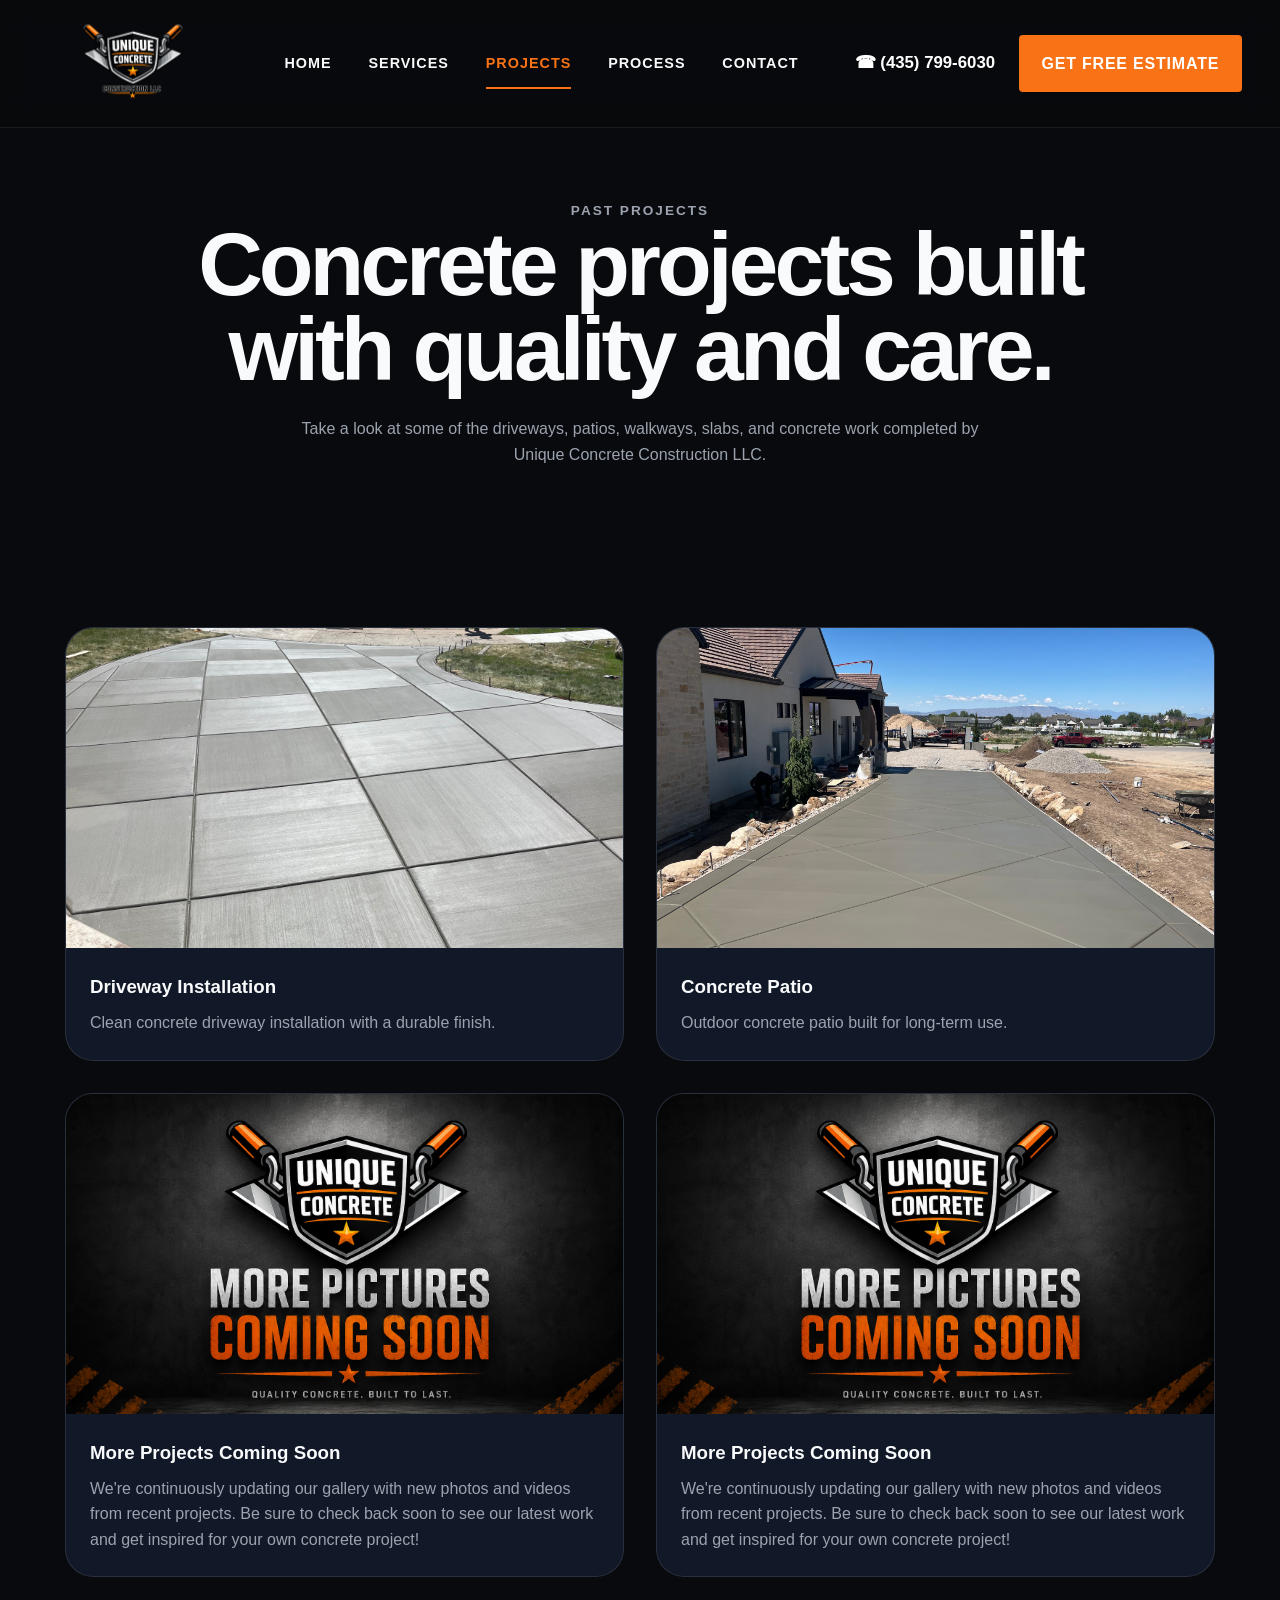
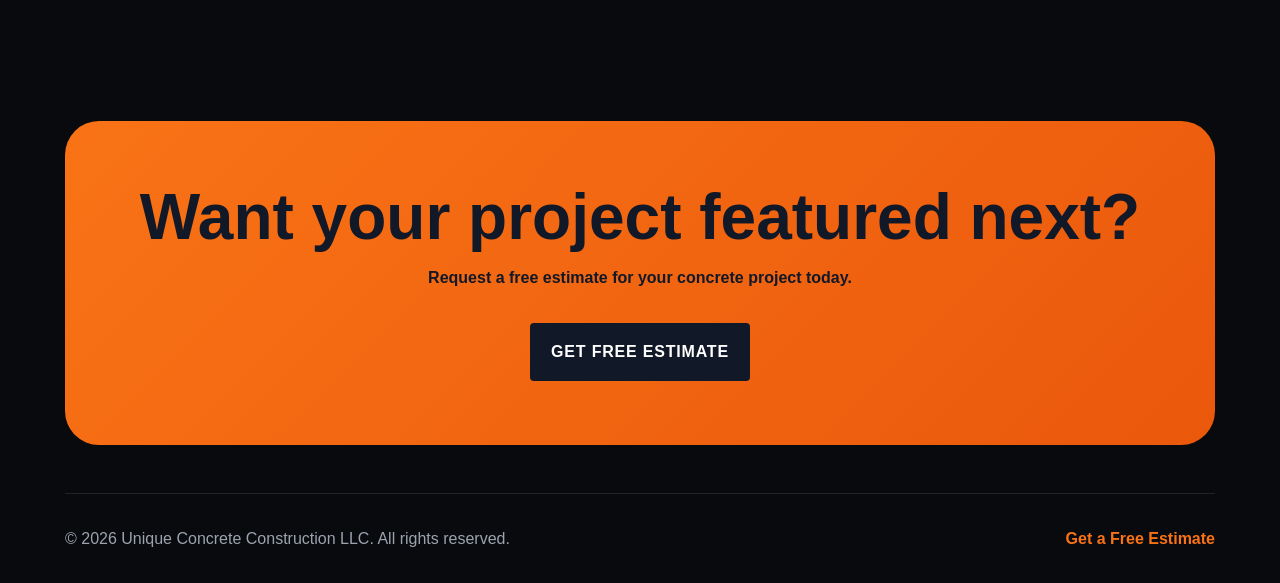
==== projects.html @ d38cfcac "Add files via upload" ====
<!DOCTYPE html>
<html lang="en">
<head>
  <meta charset="UTF-8" />
  <meta name="viewport" content="width=device-width, initial-scale=1.0" />
  <title>Projects | Unique Concrete Construction LLC</title>
  <link rel="stylesheet" href="styles.css" />
</head>
<body>

<header class="site-header">
  <nav class="navbar">
    <a href="index.html" class="logo">
      <img src="logo.png" alt="Unique Concrete Construction LLC logo">
    </a>

    <input type="checkbox" id="menu-toggle" class="menu-toggle">

    <label for="menu-toggle" class="hamburger">
      <span></span>
      <span></span>
      <span></span>
    </label>

    <div class="nav-menu">
      <div class="nav-links">
        <a href="index.html">Home</a>
        <a href="index.html#services">Services</a>
        <a href="projects.html" class="active">Projects</a>
        <a href="index.html#process">Process</a>
        <a href="index.html#contact">Contact</a>
      </div>

      <div class="nav-actions">
        <a href="tel:4357996030" class="phone-link">☎ (435) 799-6030</a>
        <a href="index.html#contact" class="estimate-btn">Get Free Estimate</a>
      </div>
    </div>
  </nav>
</header>

<section class="projects-hero">
  <p class="eyebrow">Past Projects</p>
  <h1>Concrete projects built with quality and care.</h1>
  <p>
    Take a look at some of the driveways, patios, walkways, slabs, and concrete
    work completed by Unique Concrete Construction LLC.
  </p>
</section>

<section class="section">
  <div class="project-page-grid">
    <div class="project-page-card">
      <img src="IMG_0602.jpeg" alt="Concrete driveway project">
      <div>
        <h3>Driveway Installation</h3>
        <p>Clean concrete driveway installation with a durable finish.</p>
      </div>
    </div>

    <div class="project-page-card">
      <img src="IMG_0565.jpeg" alt="Concrete patio project">
      <div>
        <h3>Concrete Patio</h3>
        <p>Outdoor concrete patio built for long-term use.</p>
      </div>
    </div>

    <div class="project-page-card">
      <img src="coming soon.png" alt="Stamped concrete project">
      <div>
        <h3>More Projects Coming Soon</h3>
        <p>We're continuously updating our gallery with new photos and videos from recent projects.

            Be sure to check back soon to see our latest work and get inspired for your own concrete project!
        </p>
      </div>
    </div>

    <div class="project-page-card">
      <img src="coming soon.png" alt="Concrete walkway project">
      <div>
        <h3>More Projects Coming Soon</h3>
        <p>We're continuously updating our gallery with new photos and videos from recent projects.

            Be sure to check back soon to see our latest work and get inspired for your own concrete project!
        </p>
      </div>
    </div>
  </div>
</section>

<section class="cta-band">
  <h2>Want your project featured next?</h2>
  <p>Request a free estimate for your concrete project today.</p>
  <a href="index.html#contact" class="btn primary">Get Free Estimate</a>
</section>

<footer class="footer">
  <p>© 2026 Unique Concrete Construction LLC. All rights reserved.</p>
  <a href="index.html#contact">Get a Free Estimate</a>
</footer>

<a href="tel:4357996030" class="mobile-call-btn">Call Now</a>

</body>
</html>
---- styles.css ----
* {
  margin: 0;
  padding: 0;
  box-sizing: border-box;
}

html {
  scroll-behavior: smooth;
}

body {
  font-family: Arial, sans-serif;
  background: #080a0d;
  color: #f9fafb;
  line-height: 1.6;
}

.site-header {
  position: fixed;
  top: 0;
  left: 0;
  width: 100%;
  z-index: 1000;
  background: rgba(8, 10, 13, 0.92);
  backdrop-filter: blur(14px);
  border-bottom: 1px solid rgba(255,255,255,.08);
}

.navbar {
  width: min(1400px, 94%);
  margin: auto;
  min-height: 112px;

  display: grid;
  grid-template-columns: auto 1fr auto;
  align-items: center;
  gap: 2rem;
}

.logo img {
  width: 190px;
  height: auto;
  display: block;
}

.nav-links {
  display: flex;
  justify-content: center;
  gap: 2.3rem;
}

.nav-links a {
  color: #f9fafb;
  text-decoration: none;
  text-transform: uppercase;
  font-size: .9rem;
  font-weight: 900;
  letter-spacing: 1px;
  position: relative;
}

.nav-links a::after {
  content: "";
  position: absolute;
  left: 0;
  bottom: -14px;
  width: 0;
  height: 2px;
  background: #f97316;
  transition: .3s;
}

.nav-links a:hover::after,
.nav-links a.active::after {
  width: 100%;
}

.nav-links a:hover,
.nav-links a.active {
  color: #f97316;
}

.nav-actions {
  display: flex;
  align-items: center;
  gap: 1.5rem;
}

.phone-link {
  color: white;
  text-decoration: none;
  font-size: 1.05rem;
  font-weight: 900;
  white-space: nowrap;
}

.estimate-btn {
  background: #f97316;
  color: white;
  text-decoration: none;
  text-transform: uppercase;
  padding: 1rem 1.4rem;
  border-radius: 4px;
  font-weight: 900;
  letter-spacing: .8px;
  transition: .3s;
  white-space: nowrap;
}

.estimate-btn:hover {
  background: #fb923c;
  transform: translateY(-3px);
}

.hero {
  min-height: 100vh;
  padding: 15rem 2rem 5rem;
  display: flex;
  align-items: center;

  background:
    linear-gradient(90deg, rgba(0,0,0,.92) 0%, rgba(0,0,0,.75) 38%, rgba(0,0,0,.35) 100%),
    url("https://images.unsplash.com/photo-1600566753190-17f0baa2a6c3?auto=format&fit=crop&w=1800&q=80");
  background-size: cover;
  background-position: center;
}

.hero-content {
  width: min(1150px, 100%);
  margin: auto;
}

.eyebrow {
  color: #f97316;
  text-transform: uppercase;
  letter-spacing: 2px;
  font-size: .85rem;
  font-weight: 900;
  margin-bottom: 1rem;
}

.hero h1 {
  max-width: 760px;
  font-size: clamp(3.5rem, 8vw, 6.8rem);
  line-height: .95;
  letter-spacing: -4px;
  margin-bottom: 1.5rem;
  text-transform: uppercase;
}

.hero p {
  max-width: 620px;
  color: #d1d5db;
  font-size: 1.15rem;
}

.hero-buttons {
  display: flex;
  gap: 1rem;
  flex-wrap: wrap;
  margin: 2rem 0 3rem;
}

.btn {
  display: inline-block;
  text-decoration: none;
  padding: 1rem 1.35rem;
  border-radius: 4px;
  font-weight: 900;
  text-transform: uppercase;
  letter-spacing: .8px;
  transition: .3s;
}

.primary {
  background: #f97316;
  color: white;
}

.secondary {
  border: 1px solid rgba(255,255,255,.35);
  color: white;
}

.btn:hover {
  transform: translateY(-4px);
}

.hero-stats {
  display: flex;
  gap: 1rem;
  flex-wrap: wrap;
}

.hero-stats div {
  min-width: 160px;
  padding: 1.25rem;
  border-left: 2px solid #f97316;
  background: rgba(255,255,255,.06);
  backdrop-filter: blur(12px);
}

.hero-stats strong {
  display: block;
  font-size: 1.7rem;
  color: white;
}

.hero-stats span {
  color: #d1d5db;
  font-size: .9rem;
}

.section {
  width: min(1150px, 92%);
  margin: auto;
  padding: 6rem 0;
}

.section-heading {
  max-width: 760px;
  margin: 0 auto 3.5rem;
  text-align: center;
}

.section-heading h2 {
  font-size: clamp(2.2rem, 5vw, 4rem);
  line-height: 1;
  letter-spacing: -2px;
  margin-bottom: 1rem;
}

.section-heading p {
  color: #9ca3af;
}

.services-grid,
.process-grid {
  display: grid;
  grid-template-columns: repeat(3, 1fr);
  gap: 1.25rem;
}

.service-card,
.process-card {
  padding: 2rem;
  border: 1px solid rgba(255,255,255,.1);
  border-radius: 24px;
  background: linear-gradient(145deg, #111827, #0b0f16);
  transition: .3s;
}

.service-card:hover,
.process-card:hover {
  transform: translateY(-8px);
  border-color: rgba(249, 115, 22, .5);
}

.service-card h3,
.process-card h3 {
  font-size: 1.35rem;
  margin-bottom: .8rem;
}

.service-card p,
.process-card p {
  color: #9ca3af;
}

.project-grid {
  display: grid;
  grid-template-columns: 1.4fr 1fr 1fr;
  gap: 1.25rem;
}

.project-card {
  min-height: 240px;
  border-radius: 24px;
  overflow: hidden;
  position: relative;
  background:
    linear-gradient(rgba(0,0,0,.1), rgba(0,0,0,.75)),
    url("https://images.unsplash.com/photo-1621905251189-08b45d6a269e?auto=format&fit=crop&w=900&q=80");
  background-size: cover;
  background-position: center;
  transition: .3s;
}

.project-card.large {
  grid-row: span 2;
}

.project-card:nth-child(2) {
  background-image:
    linear-gradient(rgba(0,0,0,.1), rgba(0,0,0,.75)),
    url("https://images.unsplash.com/photo-1565008447742-97f6f38c985c?auto=format&fit=crop&w=900&q=80");
}

.project-card:nth-child(3) {
  background-image:
    linear-gradient(rgba(0,0,0,.1), rgba(0,0,0,.75)),
    url("https://images.unsplash.com/photo-1504917595217-d4dc5ebe6122?auto=format&fit=crop&w=900&q=80");
}

.project-card:hover {
  transform: scale(1.02);
}

.project-card span {
  position: absolute;
  left: 1.25rem;
  bottom: 1.25rem;
  font-weight: 900;
  font-size: 1.1rem;
}

.process-section {
  width: min(1150px, 92%);
  margin: auto;
  padding: 6rem 0;
}

.process-card strong {
  color: #f97316;
  font-size: 2rem;
  display: block;
  margin-bottom: 1rem;
}

.cta-band {
  width: min(1150px, 92%);
  margin: 3rem auto;
  padding: 4rem 2rem;
  border-radius: 34px;
  text-align: center;
  background: linear-gradient(135deg, #f97316, #ea580c);
  color: #111827;
}

.cta-band h2 {
  font-size: clamp(2rem, 5vw, 4rem);
  line-height: 1;
  margin-bottom: 1rem;
}

.cta-band p {
  margin-bottom: 2rem;
  font-weight: 700;
}

.cta-band .primary {
  background: #111827;
  color: white;
}

.contact-section {
  width: min(1150px, 92%);
  margin: auto;
  padding: 6rem 0;

  display: grid;
  grid-template-columns: .9fr 1.1fr;
  gap: 2rem;
}

.contact-info h2 {
  font-size: clamp(2.3rem, 5vw, 4rem);
  line-height: 1;
  letter-spacing: -2px;
  margin-bottom: 1rem;
}

.contact-info p {
  color: #9ca3af;
}

.contact-details {
  margin-top: 2rem;
}

.contact-details p {
  margin-bottom: .75rem;
}

.contact-form {
  padding: 2rem;
  border: 1px solid rgba(255,255,255,.1);
  border-radius: 28px;
  background: #111827;

  display: flex;
  flex-direction: column;
  gap: 1rem;
}

.contact-form label {
  display: flex;
  flex-direction: column;
  gap: .5rem;
  font-weight: 800;
}

.contact-form input,
.contact-form select,
.contact-form textarea {
  width: 100%;
  padding: 1rem;
  border: 1px solid rgba(255,255,255,.12);
  border-radius: 14px;
  background: #080a0d;
  color: white;
  font-size: 1rem;
}

.contact-form button {
  border: none;
  padding: 1rem;
  border-radius: 999px;
  background: #f97316;
  color: white;
  font-size: 1rem;
  font-weight: 900;
  cursor: pointer;
}

.footer {
  width: min(1150px, 92%);
  margin: auto;
  padding: 2rem 0;
  border-top: 1px solid rgba(255,255,255,.1);

  display: flex;
  justify-content: space-between;
  gap: 1rem;
}

.footer p {
  color: #9ca3af;
}

.footer a {
  color: #f97316;
  text-decoration: none;
  font-weight: 900;
}

@media (max-width: 1050px) {
  .navbar {
    grid-template-columns: 1fr;
    justify-items: center;
    padding: 1rem 0;
    gap: 1rem;
  }

  .nav-actions {
    flex-wrap: wrap;
    justify-content: center;
  }

  .hero {
    padding-top: 18rem;
  }
}

@media (max-width: 900px) {
  .logo img {
    width: 150px;
  }

  .nav-links {
    flex-wrap: wrap;
    gap: 1rem;
  }

  .nav-actions {
    gap: .8rem;
  }

  .phone-link {
    font-size: .95rem;
  }

  .estimate-btn {
    padding: .85rem 1rem;
    font-size: .8rem;
  }

  .services-grid,
  .process-grid,
  .contact-section {
    grid-template-columns: 1fr;
  }

  .project-grid {
    grid-template-columns: 1fr;
  }

  .project-card.large {
    grid-row: auto;
  }

  .footer {
    flex-direction: column;
    text-align: center;
  }
}
.projects-hero {
  width: min(1150px, 92%);
  margin: auto;
  padding: 11rem 0 4rem;
  text-align: center;
}

.projects-hero h1 {
  max-width: 900px;
  margin: auto;
  font-size: clamp(3rem, 7vw, 6rem);
  line-height: .95;
  letter-spacing: -4px;
}

.projects-hero p {
  max-width: 700px;
  margin: 1.5rem auto 0;
  color: #9ca3af;
}

.project-page-grid {
  display: grid;
  grid-template-columns: repeat(2, 1fr);
  gap: 2rem;
}

.project-page-card {
  border: 1px solid rgba(255,255,255,.1);
  border-radius: 28px;
  overflow: hidden;
  background: #111827;
}

.project-page-card img {
  width: 100%;
  height: 320px;
  object-fit: cover;
  display: block;
}

.project-page-card div {
  padding: 1.5rem;
}

.project-page-card h3 {
  margin-bottom: .5rem;
}

.project-page-card p {
  color: #9ca3af;
}

@media (max-width: 900px) {
  .project-page-grid {
    grid-template-columns: 1fr;
  }

  .logo img {
    height: 44px;
  }
}
.trust-bar {
  width: min(1150px, 92%);
  margin: -2rem auto 3rem;
  position: relative;
  z-index: 5;
  padding: 1.25rem;
  border-radius: 18px;
  background: #111827;
  border: 1px solid rgba(255,255,255,.1);

  display: grid;
  grid-template-columns: repeat(4, 1fr);
  gap: 1rem;
  text-align: center;
}

.trust-bar span {
  color: white;
  font-weight: 900;
}

.project-page-grid {
  display: grid;
  grid-template-columns: repeat(2, 1fr);
  gap: 2rem;
}

.project-page-card {
  border: 1px solid rgba(255,255,255,.1);
  border-radius: 28px;
  overflow: hidden;
  background: #111827;
}

.project-page-card img {
  width: 100%;
  height: 320px;
  object-fit: cover;
  display: block;
}

.project-page-card div {
  padding: 1.5rem;
}

.project-page-card h3 {
  margin-bottom: .5rem;
}

.project-page-card p {
  color: #9ca3af;
}

.mobile-call-btn {
  display: none;
}

@media (max-width: 900px) {
  .trust-bar {
    grid-template-columns: 1fr;
  }

  .project-page-grid {
    grid-template-columns: 1fr;
  }

  .mobile-call-btn {
    display: block;
    position: fixed;
    right: 1rem;
    bottom: 1rem;
    z-index: 2000;
    background: #f97316;
    color: white;
    padding: 1rem 1.2rem;
    border-radius: 999px;
    text-decoration: none;
    font-weight: 900;
    box-shadow: 0 15px 35px rgba(0,0,0,.35);
  }
}
.menu-toggle {
  display: none;
}

.hamburger {
  display: none;
  width: 34px;
  height: 26px;
  cursor: pointer;
  flex-direction: column;
  justify-content: space-between;
  z-index: 3000;
}

.hamburger span {
  display: block;
  height: 3px;
  width: 100%;
  background: white;
  border-radius: 999px;
}

.nav-menu {
  display: contents;
}

.center-btn {
  text-align: center;
  margin-top: 2rem;
}

@media (max-width: 1050px) {
  .navbar {
    grid-template-columns: auto auto;
    justify-content: space-between;
    min-height: 90px;
  }

  .hamburger {
    display: flex;
  }

  .nav-menu {
    position: absolute;
    top: 100%;
    left: 0;
    width: 100%;
    background: #080a0d;
    border-top: 1px solid rgba(255,255,255,.1);
    padding: 2rem;
    display: none;
  }

  .menu-toggle:checked ~ .nav-menu {
    display: block;
  }

  .nav-links,
  .nav-actions {
    flex-direction: column;
    align-items: center;
    gap: 1.25rem;
  }

  .nav-links {
    margin-bottom: 1.5rem;
  }

  .nav-links a::after {
    bottom: -6px;
  }

  .hero {
    padding-top: 9rem;
  }
}
#menu-toggle{

display:none;

}

.hamburger{

display:none;

cursor:pointer;

width:35px;

height:26px;

flex-direction:column;

justify-content:space-between;

z-index:9999;

}

.hamburger span{

display:block;

height:3px;

background:white;

border-radius:50px;

transition:.35s;

}

.menu{

display:flex;

align-items:center;

gap:2rem;

}

.menu a{

text-decoration:none;

color:white;

font-weight:700;

}

@media(max-width:900px){

.hamburger{

display:flex;

}

.menu{

position:fixed;

top:0;

right:-100%;

width:85%;

height:100vh;

background:#0b0b0b;

display:flex;

flex-direction:column;

justify-content:center;

align-items:center;

gap:2rem;

transition:.4s;

box-shadow:-15px 0 50px rgba(0,0,0,.4);

}

#menu-toggle:checked~.menu{

right:0;

}

.menu a{

font-size:1.2rem;

}

.phone-btn{

margin-top:1rem;

}

.nav-links{

display:none;

}

.nav-actions{

display:none;

}

}
/* PREMIUM MOBILE MENU */
.menu-toggle {
  display: none;
}

.hamburger {
  display: none;
  width: 34px;
  height: 26px;
  cursor: pointer;
  flex-direction: column;
  justify-content: space-between;
  z-index: 5000;
}

.hamburger span {
  display: block;
  height: 3px;
  width: 100%;
  background: white;
  border-radius: 999px;
  transition: 0.35s ease;
}

.nav-menu {
  display: contents;
}

@media (max-width: 1050px) {
  .navbar {
    grid-template-columns: auto auto;
    justify-content: space-between;
    min-height: 90px;
  }

  .hamburger {
    display: flex;
  }

  .nav-menu {
    position: fixed;
    top: 0;
    right: -100%;
    width: min(420px, 86vw);
    height: 100vh;
    z-index: 4000;

    display: flex;
    flex-direction: column;
    justify-content: center;
    align-items: center;
    gap: 2rem;

    background: rgba(8, 10, 13, 0.88);
    backdrop-filter: blur(22px);
    border-left: 1px solid rgba(255,255,255,.12);
    box-shadow: -30px 0 80px rgba(0,0,0,.45);

    transition: right 0.45s ease;
  }

  .menu-toggle:checked ~ .nav-menu {
    right: 0;
  }

  .menu-toggle:checked + .hamburger span:nth-child(1) {
    transform: translateY(11.5px) rotate(45deg);
  }

  .menu-toggle:checked + .hamburger span:nth-child(2) {
    opacity: 0;
  }

  .menu-toggle:checked + .hamburger span:nth-child(3) {
    transform: translateY(-11.5px) rotate(-45deg);
  }

  .nav-menu .nav-links,
  .nav-menu .nav-actions {
    display: flex;
    flex-direction: column;
    align-items: center;
  }

  .nav-menu .nav-links {
    gap: 1.5rem;
  }

  .nav-menu .nav-links a {
    font-size: 1.35rem;
    letter-spacing: 2px;
  }

  .nav-menu .nav-links a::after {
    bottom: -7px;
  }

  .nav-menu .nav-actions {
    gap: 1rem;
  }

  .phone-link {
    font-size: 1.05rem;
  }

  .estimate-btn {
    padding: 1rem 1.25rem;
  }

  .hero {
    padding-top: 9rem;
  }
}
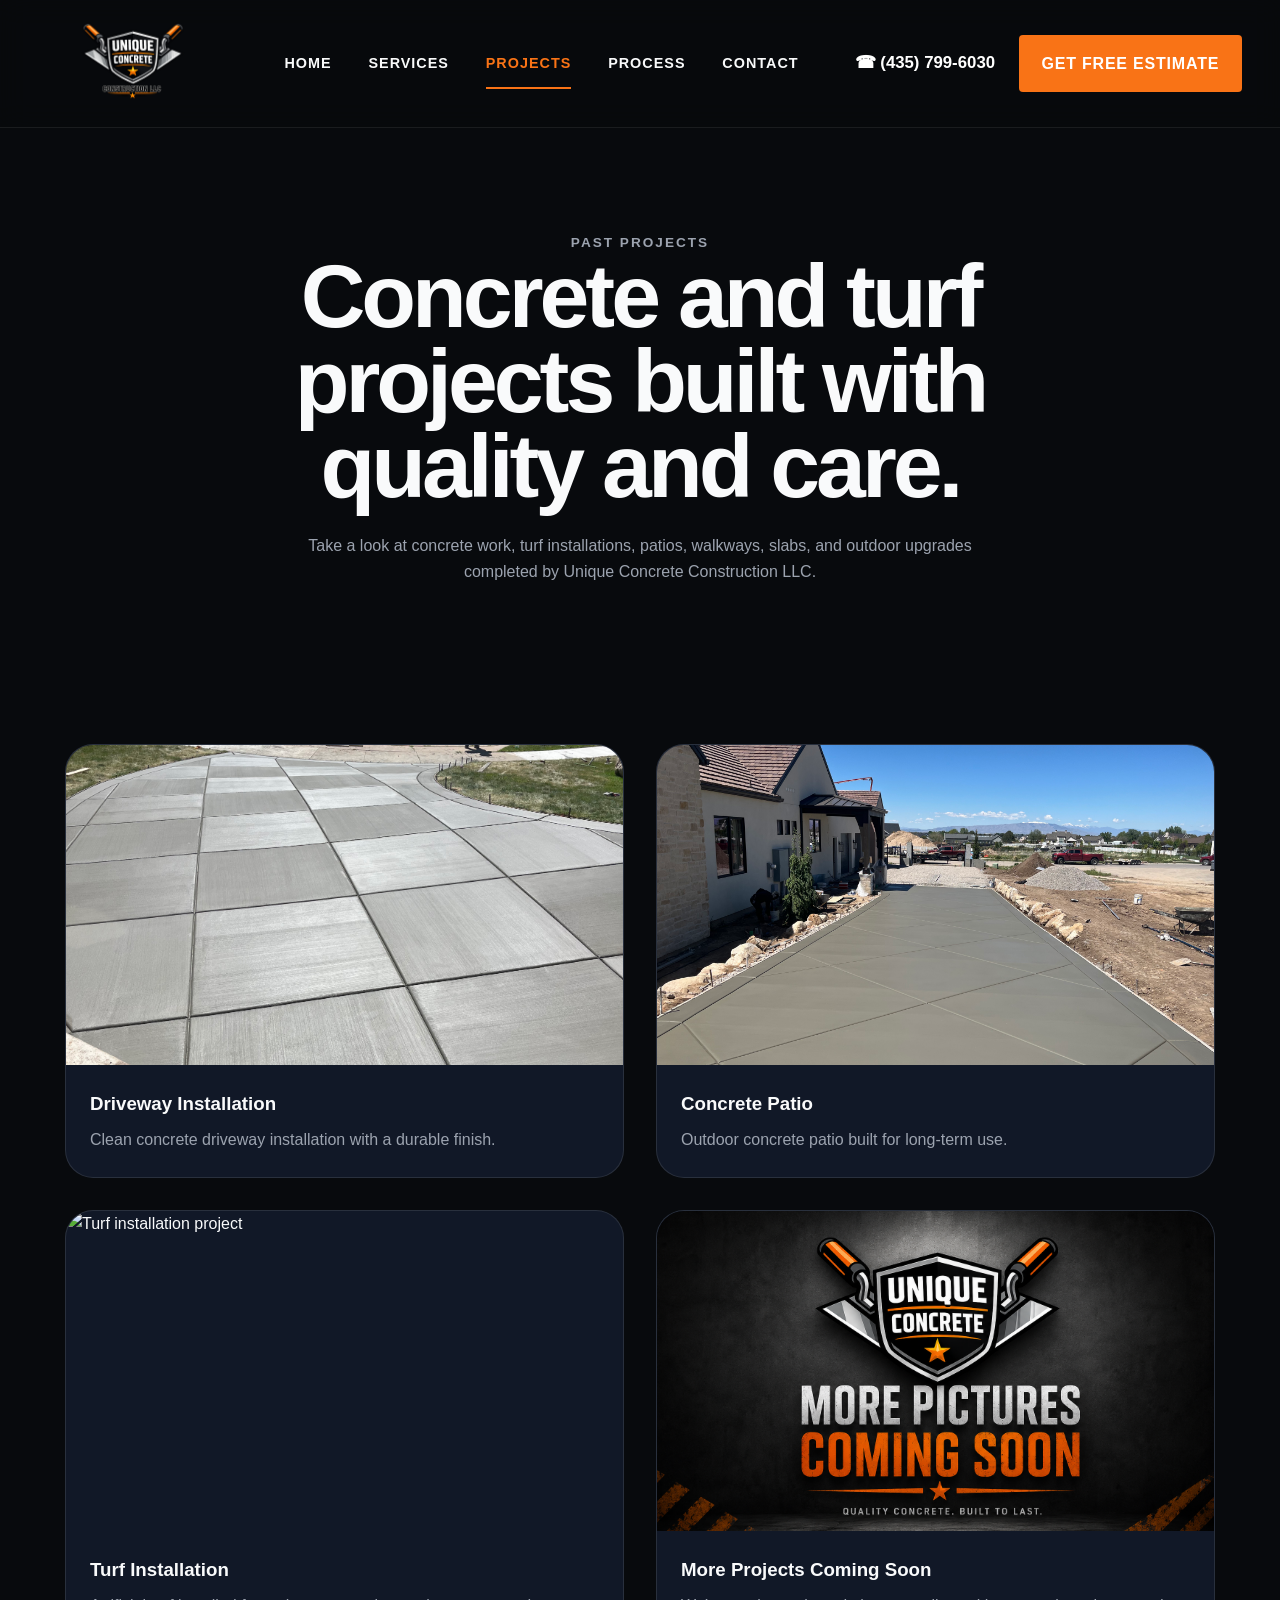
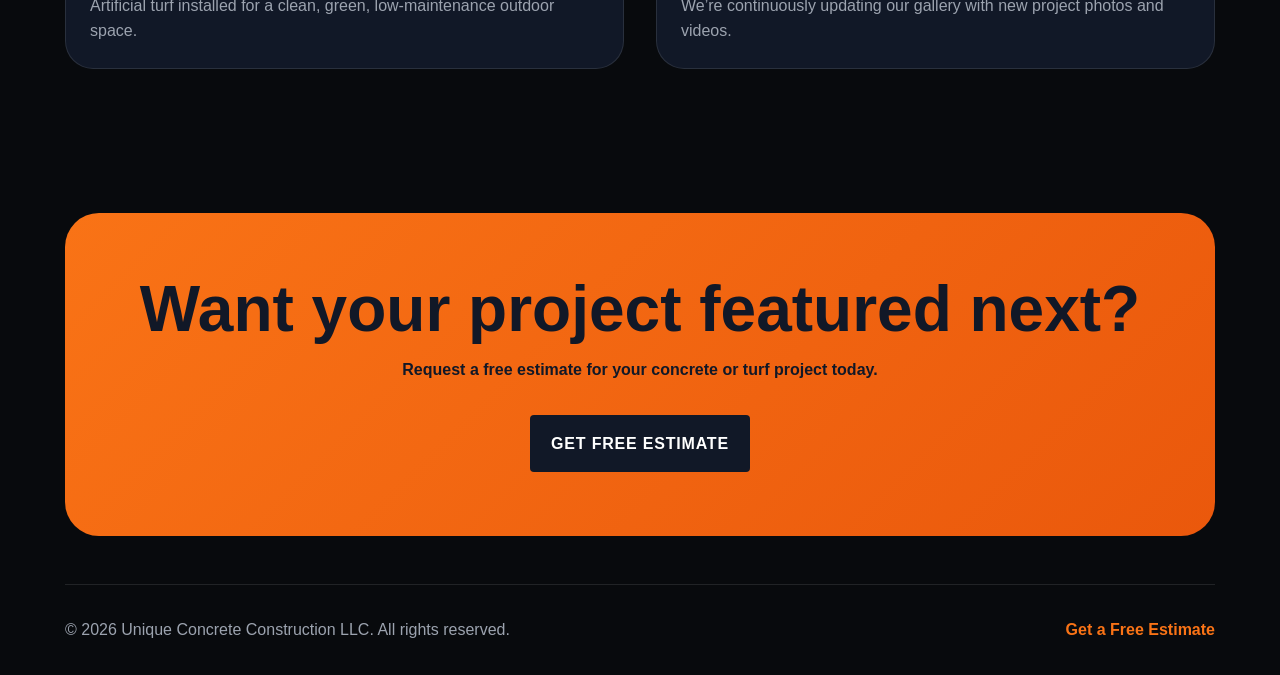
==== commit 68c55fc9: "Add files via upload" ====
--- a/projects.html
+++ b/projects.html
@@ -4,6 +4,7 @@
   <meta charset="UTF-8" />
   <meta name="viewport" content="width=device-width, initial-scale=1.0" />
   <title>Projects | Unique Concrete Construction LLC</title>
+  <link rel="icon" type="image/png" href="favicon.png">
   <link rel="stylesheet" href="styles.css" />
 </head>
 <body>
@@ -41,10 +42,10 @@
 
 <section class="projects-hero">
   <p class="eyebrow">Past Projects</p>
-  <h1>Concrete projects built with quality and care.</h1>
+  <h1>Concrete and turf projects built with quality and care.</h1>
   <p>
-    Take a look at some of the driveways, patios, walkways, slabs, and concrete
-    work completed by Unique Concrete Construction LLC.
+    Take a look at concrete work, turf installations, patios, walkways, slabs,
+    and outdoor upgrades completed by Unique Concrete Construction LLC.
   </p>
 </section>
 
@@ -67,24 +68,18 @@
     </div>
 
     <div class="project-page-card">
-      <img src="coming soon.png" alt="Stamped concrete project">
+      <img src="IMG_0695.jpeg" alt="Turf installation project">
       <div>
-        <h3>More Projects Coming Soon</h3>
-        <p>We're continuously updating our gallery with new photos and videos from recent projects.
-
-            Be sure to check back soon to see our latest work and get inspired for your own concrete project!
-        </p>
+        <h3>Turf Installation</h3>
+        <p>Artificial turf installed for a clean, green, low-maintenance outdoor space.</p>
       </div>
     </div>
 
     <div class="project-page-card">
-      <img src="coming soon.png" alt="Concrete walkway project">
+      <img src="coming soon.png" alt="More projects coming soon">
       <div>
         <h3>More Projects Coming Soon</h3>
-        <p>We're continuously updating our gallery with new photos and videos from recent projects.
-
-            Be sure to check back soon to see our latest work and get inspired for your own concrete project!
-        </p>
+        <p>We’re continuously updating our gallery with new project photos and videos.</p>
       </div>
     </div>
   </div>
@@ -92,7 +87,7 @@
 
 <section class="cta-band">
   <h2>Want your project featured next?</h2>
-  <p>Request a free estimate for your concrete project today.</p>
+  <p>Request a free estimate for your concrete or turf project today.</p>
   <a href="index.html#contact" class="btn primary">Get Free Estimate</a>
 </section>
 
--- a/styles.css
+++ b/styles.css
@@ -962,4 +962,631 @@
   .hero {
     padding-top: 9rem;
   }
+}
+* {
+  margin: 0;
+  padding: 0;
+  box-sizing: border-box;
+}
+
+html {
+  scroll-behavior: smooth;
+}
+
+body {
+  font-family: Arial, sans-serif;
+  background: #080a0d;
+  color: #f9fafb;
+  line-height: 1.6;
+}
+
+.site-header {
+  position: fixed;
+  top: 0;
+  left: 0;
+  width: 100%;
+  z-index: 1000;
+  background: rgba(8, 10, 13, 0.92);
+  backdrop-filter: blur(14px);
+  border-bottom: 1px solid rgba(255,255,255,.08);
+}
+
+.navbar {
+  width: min(1400px, 94%);
+  margin: auto;
+  min-height: 112px;
+  display: grid;
+  grid-template-columns: auto 1fr auto;
+  align-items: center;
+  gap: 2rem;
+}
+
+.logo img {
+  width: 190px;
+  height: auto;
+  display: block;
+}
+
+.nav-menu {
+  display: contents;
+}
+
+.nav-links {
+  display: flex;
+  justify-content: center;
+  gap: 2.3rem;
+}
+
+.nav-links a {
+  color: #f9fafb;
+  text-decoration: none;
+  text-transform: uppercase;
+  font-size: .9rem;
+  font-weight: 900;
+  letter-spacing: 1px;
+  position: relative;
+}
+
+.nav-links a::after {
+  content: "";
+  position: absolute;
+  left: 0;
+  bottom: -14px;
+  width: 0;
+  height: 2px;
+  background: #f97316;
+  transition: .3s;
+}
+
+.nav-links a:hover,
+.nav-links a.active {
+  color: #f97316;
+}
+
+.nav-links a:hover::after,
+.nav-links a.active::after {
+  width: 100%;
+}
+
+.nav-actions {
+  display: flex;
+  align-items: center;
+  gap: 1.5rem;
+}
+
+.phone-link {
+  color: white;
+  text-decoration: none;
+  font-size: 1.05rem;
+  font-weight: 900;
+  white-space: nowrap;
+}
+
+.estimate-btn {
+  background: #f97316;
+  color: white;
+  text-decoration: none;
+  text-transform: uppercase;
+  padding: 1rem 1.4rem;
+  border-radius: 4px;
+  font-weight: 900;
+  letter-spacing: .8px;
+  transition: .3s;
+  white-space: nowrap;
+}
+
+.estimate-btn:hover {
+  background: #fb923c;
+  transform: translateY(-3px);
+}
+
+.menu-toggle {
+  display: none;
+}
+
+.hamburger {
+  display: none;
+  width: 34px;
+  height: 26px;
+  cursor: pointer;
+  flex-direction: column;
+  justify-content: space-between;
+  z-index: 5000;
+}
+
+.hamburger span {
+  display: block;
+  height: 3px;
+  width: 100%;
+  background: white;
+  border-radius: 999px;
+  transition: .35s ease;
+}
+
+.hero {
+  min-height: 100vh;
+  padding: 15rem 2rem 5rem;
+  display: flex;
+  align-items: center;
+  background:
+    linear-gradient(90deg, rgba(0,0,0,.92) 0%, rgba(0,0,0,.75) 38%, rgba(0,0,0,.35) 100%),
+    url("IMG_0602.jpeg");
+  background-size: cover;
+  background-position: center;
+}
+
+.hero-content {
+  width: min(1150px, 100%);
+  margin: auto;
+}
+
+.eyebrow {
+  color: #f97316;
+  text-transform: uppercase;
+  letter-spacing: 2px;
+  font-size: .85rem;
+  font-weight: 900;
+  margin-bottom: 1rem;
+}
+
+.hero h1 {
+  max-width: 760px;
+  font-size: clamp(3.5rem, 8vw, 6.8rem);
+  line-height: .95;
+  letter-spacing: -4px;
+  margin-bottom: 1.5rem;
+  text-transform: uppercase;
+}
+
+.hero p {
+  max-width: 620px;
+  color: #d1d5db;
+  font-size: 1.15rem;
+}
+
+.hero-buttons {
+  display: flex;
+  gap: 1rem;
+  flex-wrap: wrap;
+  margin: 2rem 0 3rem;
+}
+
+.btn {
+  display: inline-block;
+  text-decoration: none;
+  padding: 1rem 1.35rem;
+  border-radius: 4px;
+  font-weight: 900;
+  text-transform: uppercase;
+  letter-spacing: .8px;
+  transition: .3s;
+}
+
+.primary {
+  background: #f97316;
+  color: white;
+}
+
+.secondary {
+  border: 1px solid rgba(255,255,255,.35);
+  color: white;
+}
+
+.btn:hover {
+  transform: translateY(-4px);
+}
+
+.hero-stats {
+  display: flex;
+  gap: 1rem;
+  flex-wrap: wrap;
+}
+
+.hero-stats div {
+  min-width: 160px;
+  padding: 1.25rem;
+  border-left: 2px solid #f97316;
+  background: rgba(255,255,255,.06);
+  backdrop-filter: blur(12px);
+}
+
+.hero-stats strong {
+  display: block;
+  font-size: 1.7rem;
+  color: white;
+}
+
+.hero-stats span {
+  color: #d1d5db;
+  font-size: .9rem;
+}
+
+.trust-bar {
+  width: min(1150px, 92%);
+  margin: -2rem auto 3rem;
+  position: relative;
+  z-index: 5;
+  padding: 1.25rem;
+  border-radius: 18px;
+  background: #111827;
+  border: 1px solid rgba(255,255,255,.1);
+  display: grid;
+  grid-template-columns: repeat(4, 1fr);
+  gap: 1rem;
+  text-align: center;
+}
+
+.trust-bar span {
+  color: white;
+  font-weight: 900;
+}
+
+.section,
+.process-section {
+  width: min(1150px, 92%);
+  margin: auto;
+  padding: 6rem 0;
+}
+
+.section-heading {
+  max-width: 760px;
+  margin: 0 auto 3.5rem;
+  text-align: center;
+}
+
+.section-heading h2 {
+  font-size: clamp(2.2rem, 5vw, 4rem);
+  line-height: 1;
+  letter-spacing: -2px;
+  margin-bottom: 1rem;
+}
+
+.section-heading p {
+  color: #9ca3af;
+}
+
+.services-grid,
+.process-grid {
+  display: grid;
+  grid-template-columns: repeat(3, 1fr);
+  gap: 1.25rem;
+}
+
+.service-card,
+.process-card {
+  padding: 2rem;
+  border: 1px solid rgba(255,255,255,.1);
+  border-radius: 24px;
+  background: linear-gradient(145deg, #111827, #0b0f16);
+  transition: .3s;
+}
+
+.service-card:hover,
+.process-card:hover {
+  transform: translateY(-8px);
+  border-color: rgba(249, 115, 22, .5);
+}
+
+.turf-card {
+  border-color: rgba(34,197,94,.35);
+}
+
+.service-card h3,
+.process-card h3 {
+  font-size: 1.35rem;
+  margin-bottom: .8rem;
+}
+
+.service-card p,
+.process-card p {
+  color: #9ca3af;
+}
+
+.project-page-grid {
+  display: grid;
+  grid-template-columns: repeat(2, 1fr);
+  gap: 2rem;
+}
+
+.project-page-card {
+  border: 1px solid rgba(255,255,255,.1);
+  border-radius: 28px;
+  overflow: hidden;
+  background: #111827;
+  transition: .3s;
+}
+
+.project-page-card:hover {
+  transform: translateY(-8px);
+  border-color: rgba(249, 115, 22, .45);
+}
+
+.project-page-card img {
+  width: 100%;
+  height: 320px;
+  object-fit: cover;
+  display: block;
+}
+
+.project-page-card div {
+  padding: 1.5rem;
+}
+
+.project-page-card h3 {
+  margin-bottom: .5rem;
+}
+
+.project-page-card p {
+  color: #9ca3af;
+}
+
+.center-btn {
+  text-align: center;
+  margin-top: 2rem;
+}
+
+.process-card strong {
+  color: #f97316;
+  font-size: 2rem;
+  display: block;
+  margin-bottom: 1rem;
+}
+
+.cta-band {
+  width: min(1150px, 92%);
+  margin: 3rem auto;
+  padding: 4rem 2rem;
+  border-radius: 34px;
+  text-align: center;
+  background: linear-gradient(135deg, #f97316, #ea580c);
+  color: #111827;
+}
+
+.cta-band h2 {
+  font-size: clamp(2rem, 5vw, 4rem);
+  line-height: 1;
+  margin-bottom: 1rem;
+}
+
+.cta-band p {
+  margin-bottom: 2rem;
+  font-weight: 700;
+}
+
+.cta-band .primary {
+  background: #111827;
+  color: white;
+}
+
+.contact-section {
+  width: min(1150px, 92%);
+  margin: auto;
+  padding: 6rem 0;
+  display: grid;
+  grid-template-columns: .9fr 1.1fr;
+  gap: 2rem;
+}
+
+.contact-info h2 {
+  font-size: clamp(2.3rem, 5vw, 4rem);
+  line-height: 1;
+  letter-spacing: -2px;
+  margin-bottom: 1rem;
+}
+
+.contact-info p {
+  color: #9ca3af;
+}
+
+.contact-details {
+  margin-top: 2rem;
+}
+
+.contact-details p {
+  margin-bottom: .75rem;
+}
+
+.contact-form {
+  padding: 2rem;
+  border: 1px solid rgba(255,255,255,.1);
+  border-radius: 28px;
+  background: #111827;
+  display: flex;
+  flex-direction: column;
+  gap: 1rem;
+}
+
+.contact-form label {
+  display: flex;
+  flex-direction: column;
+  gap: .5rem;
+  font-weight: 800;
+}
+
+.contact-form input,
+.contact-form select,
+.contact-form textarea {
+  width: 100%;
+  padding: 1rem;
+  border: 1px solid rgba(255,255,255,.12);
+  border-radius: 14px;
+  background: #080a0d;
+  color: white;
+  font-size: 1rem;
+}
+
+.contact-form button {
+  border: none;
+  padding: 1rem;
+  border-radius: 999px;
+  background: #f97316;
+  color: white;
+  font-size: 1rem;
+  font-weight: 900;
+  cursor: pointer;
+}
+
+.projects-hero {
+  width: min(1150px, 92%);
+  margin: auto;
+  padding: 13rem 0 4rem;
+  text-align: center;
+}
+
+.projects-hero h1 {
+  max-width: 900px;
+  margin: auto;
+  font-size: clamp(3rem, 7vw, 6rem);
+  line-height: .95;
+  letter-spacing: -4px;
+}
+
+.projects-hero p {
+  max-width: 700px;
+  margin: 1.5rem auto 0;
+  color: #9ca3af;
+}
+
+.footer {
+  width: min(1150px, 92%);
+  margin: auto;
+  padding: 2rem 0;
+  border-top: 1px solid rgba(255,255,255,.1);
+  display: flex;
+  justify-content: space-between;
+  gap: 1rem;
+}
+
+.footer p {
+  color: #9ca3af;
+}
+
+.footer a {
+  color: #f97316;
+  text-decoration: none;
+  font-weight: 900;
+}
+
+.mobile-call-btn {
+  display: none;
+}
+
+@media (max-width: 1050px) {
+  .navbar {
+    grid-template-columns: auto auto;
+    justify-content: space-between;
+    min-height: 90px;
+  }
+
+  .hamburger {
+    display: flex;
+  }
+
+  .nav-menu {
+    position: fixed;
+    top: 0;
+    right: -100%;
+    width: min(420px, 86vw);
+    height: 100vh;
+    z-index: 4000;
+    display: flex;
+    flex-direction: column;
+    justify-content: center;
+    align-items: center;
+    gap: 2rem;
+    background: rgba(8, 10, 13, 0.9);
+    backdrop-filter: blur(22px);
+    border-left: 1px solid rgba(255,255,255,.12);
+    box-shadow: -30px 0 80px rgba(0,0,0,.45);
+    transition: right .45s ease;
+  }
+
+  .menu-toggle:checked ~ .nav-menu {
+    right: 0;
+  }
+
+  .menu-toggle:checked + .hamburger span:nth-child(1) {
+    transform: translateY(11.5px) rotate(45deg);
+  }
+
+  .menu-toggle:checked + .hamburger span:nth-child(2) {
+    opacity: 0;
+  }
+
+  .menu-toggle:checked + .hamburger span:nth-child(3) {
+    transform: translateY(-11.5px) rotate(-45deg);
+  }
+
+  .nav-menu .nav-links,
+  .nav-menu .nav-actions {
+    display: flex;
+    flex-direction: column;
+    align-items: center;
+  }
+
+  .nav-menu .nav-links {
+    gap: 1.5rem;
+  }
+
+  .nav-menu .nav-links a {
+    font-size: 1.35rem;
+    letter-spacing: 2px;
+  }
+
+  .nav-menu .nav-links a::after {
+    bottom: -7px;
+  }
+
+  .nav-menu .nav-actions {
+    gap: 1rem;
+  }
+
+  .hero {
+    padding-top: 9rem;
+  }
+
+  .services-grid,
+  .process-grid,
+  .contact-section,
+  .project-page-grid {
+    grid-template-columns: 1fr;
+  }
+
+  .trust-bar {
+    grid-template-columns: 1fr;
+  }
+
+  .footer {
+    flex-direction: column;
+    text-align: center;
+  }
+
+  .mobile-call-btn {
+    display: block;
+    position: fixed;
+    right: 1rem;
+    bottom: 1rem;
+    z-index: 2000;
+    background: #f97316;
+    color: white;
+    padding: 1rem 1.2rem;
+    border-radius: 999px;
+    text-decoration: none;
+    font-weight: 900;
+    box-shadow: 0 15px 35px rgba(0,0,0,.35);
+  }
+}
+
+@media (max-width: 600px) {
+  .logo img {
+    width: 135px;
+  }
+
+  .hero h1 {
+    letter-spacing: -2px;
+  }
+
+  .project-page-card img {
+    height: 240px;
+  }
 }
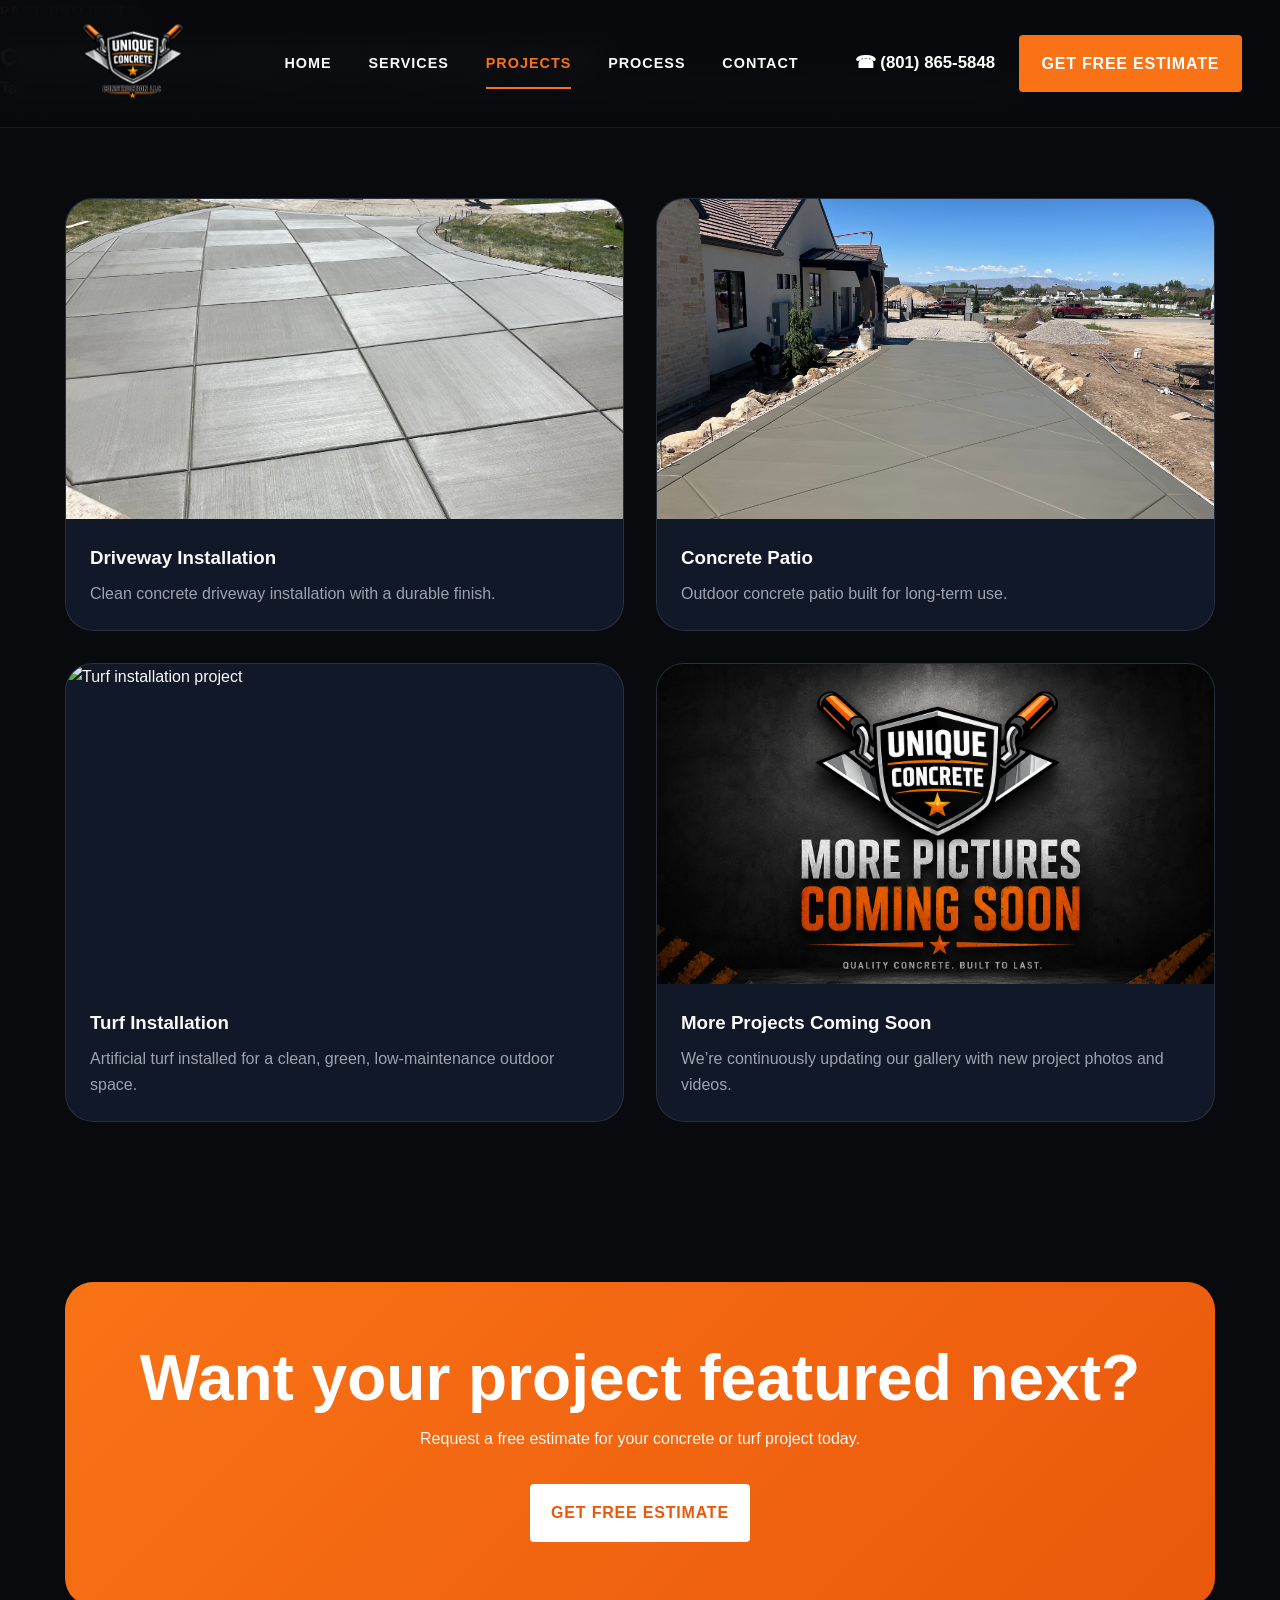
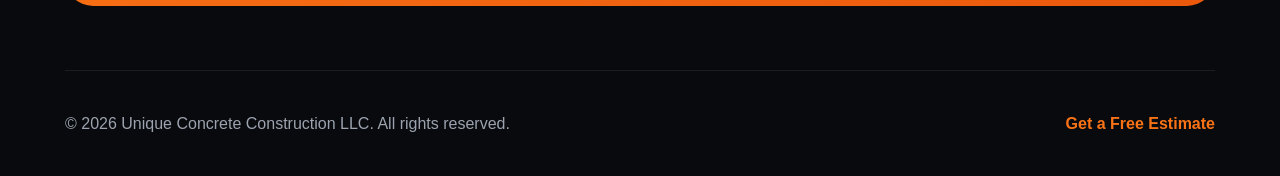
==== commit 81ba58bc: "Add files via upload" ====
--- a/projects.html
+++ b/projects.html
@@ -3,42 +3,56 @@
 <head>
   <meta charset="UTF-8" />
   <meta name="viewport" content="width=device-width, initial-scale=1.0" />
+
   <title>Projects | Unique Concrete Construction LLC</title>
-  <link rel="icon" type="image/png" href="favicon.png">
+  <meta name="description" content="View concrete and turf installation projects completed by Unique Concrete Construction LLC." />
+
+  <link rel="icon" type="image/png" href="favicon.png" />
   <link rel="stylesheet" href="styles.css" />
 </head>
 <body>
 
 <header class="site-header">
   <nav class="navbar">
-    <a href="index.html" class="logo">
-      <img src="logo.png" alt="Unique Concrete Construction LLC logo">
+    <a href="index.html" class="logo" aria-label="Go to homepage">
+      <img src="logo.png" alt="Unique Concrete Construction LLC logo" />
     </a>
 
-    <input type="checkbox" id="menu-toggle" class="menu-toggle">
-
-    <label for="menu-toggle" class="hamburger">
+    <button class="menu-btn" id="menuBtn" aria-label="Open menu">
       <span></span>
       <span></span>
       <span></span>
-    </label>
+    </button>
 
-    <div class="nav-menu">
-      <div class="nav-links">
-        <a href="index.html">Home</a>
-        <a href="index.html#services">Services</a>
-        <a href="projects.html" class="active">Projects</a>
-        <a href="index.html#process">Process</a>
-        <a href="index.html#contact">Contact</a>
-      </div>
+    <div class="desktop-nav">
+      <a href="index.html">Home</a>
+      <a href="index.html#services">Services</a>
+      <a href="projects.html" class="active">Projects</a>
+      <a href="index.html#process">Process</a>
+      <a href="index.html#contact">Contact</a>
+    </div>
 
-      <div class="nav-actions">
-        <a href="tel:4357996030" class="phone-link">☎ (435) 799-6030</a>
-        <a href="index.html#contact" class="estimate-btn">Get Free Estimate</a>
-      </div>
+    <div class="desktop-actions">
+      <a href="tel:8018655848" class="phone-link">☎ (801) 865-5848</a>
+      <a href="index.html#contact" class="estimate-btn">Get Free Estimate</a>
     </div>
   </nav>
 </header>
+
+<div class="menu-overlay" id="menuOverlay"></div>
+
+<aside class="mobile-menu" id="mobileMenu">
+  <a href="index.html">Home</a>
+  <a href="index.html#services">Services</a>
+  <a href="projects.html">Projects</a>
+  <a href="index.html#process">Process</a>
+  <a href="index.html#contact">Contact</a>
+
+  <div class="mobile-menu-actions">
+    <a href="tel:8018655848" class="phone-link">☎ (801) 865-5848</a>
+    <a href="index.html#contact" class="estimate-btn">Get Free Estimate</a>
+  </div>
+</aside>
 
 <section class="projects-hero">
   <p class="eyebrow">Past Projects</p>
@@ -50,38 +64,38 @@
 </section>
 
 <section class="section">
-  <div class="project-page-grid">
-    <div class="project-page-card">
-      <img src="IMG_0602.jpeg" alt="Concrete driveway project">
+  <div class="project-grid">
+    <article class="project-card">
+      <img src="IMG_0602.jpeg" alt="Concrete driveway project" />
       <div>
         <h3>Driveway Installation</h3>
         <p>Clean concrete driveway installation with a durable finish.</p>
       </div>
-    </div>
+    </article>
 
-    <div class="project-page-card">
-      <img src="IMG_0565.jpeg" alt="Concrete patio project">
+    <article class="project-card">
+      <img src="IMG_0565.jpeg" alt="Concrete patio project" />
       <div>
         <h3>Concrete Patio</h3>
         <p>Outdoor concrete patio built for long-term use.</p>
       </div>
-    </div>
+    </article>
 
-    <div class="project-page-card">
-      <img src="IMG_0695.jpeg" alt="Turf installation project">
+    <article class="project-card">
+      <img src="IMG_0695.jpeg" alt="Turf installation project" />
       <div>
         <h3>Turf Installation</h3>
         <p>Artificial turf installed for a clean, green, low-maintenance outdoor space.</p>
       </div>
-    </div>
+    </article>
 
-    <div class="project-page-card">
-      <img src="coming soon.png" alt="More projects coming soon">
+    <article class="project-card">
+      <img src="coming soon.png" alt="More projects coming soon" />
       <div>
         <h3>More Projects Coming Soon</h3>
         <p>We’re continuously updating our gallery with new project photos and videos.</p>
       </div>
-    </div>
+    </article>
   </div>
 </section>
 
@@ -96,7 +110,8 @@
   <a href="index.html#contact">Get a Free Estimate</a>
 </footer>
 
-<a href="tel:4357996030" class="mobile-call-btn">Call Now</a>
+<a href="tel:8018655848" class="mobile-call-btn">Call Now</a>
 
+<script src="script.js"></script>
 </body>
 </html>
--- a/styles.css
+++ b/styles.css
@@ -1,3 +1,7 @@
+/* =========================
+   RESET + GLOBAL
+========================= */
+
 * {
   margin: 0;
   padding: 0;
@@ -15,12 +19,24 @@
   line-height: 1.6;
 }
 
+img {
+  max-width: 100%;
+}
+
+a {
+  color: inherit;
+}
+
+/* =========================
+   HEADER
+========================= */
+
 .site-header {
   position: fixed;
   top: 0;
   left: 0;
   width: 100%;
-  z-index: 1000;
+  z-index: 3000;
   background: rgba(8, 10, 13, 0.92);
   backdrop-filter: blur(14px);
   border-bottom: 1px solid rgba(255,255,255,.08);
@@ -28,8 +44,8 @@
 
 .navbar {
   width: min(1400px, 94%);
+  min-height: 112px;
   margin: auto;
-  min-height: 112px;
 
   display: grid;
   grid-template-columns: auto 1fr auto;
@@ -43,13 +59,14 @@
   display: block;
 }
 
-.nav-links {
+.desktop-nav {
   display: flex;
   justify-content: center;
+  align-items: center;
   gap: 2.3rem;
 }
 
-.nav-links a {
+.desktop-nav a {
   color: #f9fafb;
   text-decoration: none;
   text-transform: uppercase;
@@ -59,7 +76,7 @@
   position: relative;
 }
 
-.nav-links a::after {
+.desktop-nav a::after {
   content: "";
   position: absolute;
   left: 0;
@@ -70,17 +87,17 @@
   transition: .3s;
 }
 
-.nav-links a:hover::after,
-.nav-links a.active::after {
+.desktop-nav a:hover,
+.desktop-nav a.active {
+  color: #f97316;
+}
+
+.desktop-nav a:hover::after,
+.desktop-nav a.active::after {
   width: 100%;
 }
 
-.nav-links a:hover,
-.nav-links a.active {
-  color: #f97316;
-}
-
-.nav-actions {
+.desktop-actions {
   display: flex;
   align-items: center;
   gap: 1.5rem;
@@ -112,15 +129,61 @@
   transform: translateY(-3px);
 }
 
+/* =========================
+   HAMBURGER BUTTON
+========================= */
+
+.menu-btn {
+  display: none;
+  width: 38px;
+  height: 30px;
+  border: none;
+  background: transparent;
+  cursor: pointer;
+  z-index: 5001;
+  position: relative;
+}
+
+.menu-btn span {
+  display: block;
+  width: 100%;
+  height: 3px;
+  background: white;
+  border-radius: 999px;
+  transition: .35s ease;
+}
+
+.menu-btn span + span {
+  margin-top: 8px;
+}
+
+.menu-btn.open span:nth-child(1) {
+  transform: translateY(11px) rotate(45deg);
+}
+
+.menu-btn.open span:nth-child(2) {
+  opacity: 0;
+}
+
+.menu-btn.open span:nth-child(3) {
+  transform: translateY(-11px) rotate(-45deg);
+}
+
+/* =========================
+   HERO
+========================= */
+
 .hero {
   min-height: 100vh;
   padding: 15rem 2rem 5rem;
+
   display: flex;
   align-items: center;
 
   background:
     linear-gradient(90deg, rgba(0,0,0,.92) 0%, rgba(0,0,0,.75) 38%, rgba(0,0,0,.35) 100%),
-    url("https://images.unsplash.com/photo-1600566753190-17f0baa2a6c3?auto=format&fit=crop&w=1800&q=80");
+    url("IMG_0602.jpeg");
+
   background-size: cover;
   background-position: center;
 }
@@ -210,362 +273,10 @@
   color: #d1d5db;
   font-size: .9rem;
 }
-
-.section {
-  width: min(1150px, 92%);
-  margin: auto;
-  padding: 6rem 0;
-}
-
-.section-heading {
-  max-width: 760px;
-  margin: 0 auto 3.5rem;
-  text-align: center;
-}
-
-.section-heading h2 {
-  font-size: clamp(2.2rem, 5vw, 4rem);
-  line-height: 1;
-  letter-spacing: -2px;
-  margin-bottom: 1rem;
-}
-
-.section-heading p {
-  color: #9ca3af;
-}
-
-.services-grid,
-.process-grid {
-  display: grid;
-  grid-template-columns: repeat(3, 1fr);
-  gap: 1.25rem;
-}
-
-.service-card,
-.process-card {
-  padding: 2rem;
-  border: 1px solid rgba(255,255,255,.1);
-  border-radius: 24px;
-  background: linear-gradient(145deg, #111827, #0b0f16);
-  transition: .3s;
-}
-
-.service-card:hover,
-.process-card:hover {
-  transform: translateY(-8px);
-  border-color: rgba(249, 115, 22, .5);
-}
-
-.service-card h3,
-.process-card h3 {
-  font-size: 1.35rem;
-  margin-bottom: .8rem;
-}
-
-.service-card p,
-.process-card p {
-  color: #9ca3af;
-}
-
-.project-grid {
-  display: grid;
-  grid-template-columns: 1.4fr 1fr 1fr;
-  gap: 1.25rem;
-}
-
-.project-card {
-  min-height: 240px;
-  border-radius: 24px;
-  overflow: hidden;
-  position: relative;
-  background:
-    linear-gradient(rgba(0,0,0,.1), rgba(0,0,0,.75)),
-    url("https://images.unsplash.com/photo-1621905251189-08b45d6a269e?auto=format&fit=crop&w=900&q=80");
-  background-size: cover;
-  background-position: center;
-  transition: .3s;
-}
-
-.project-card.large {
-  grid-row: span 2;
-}
-
-.project-card:nth-child(2) {
-  background-image:
-    linear-gradient(rgba(0,0,0,.1), rgba(0,0,0,.75)),
-    url("https://images.unsplash.com/photo-1565008447742-97f6f38c985c?auto=format&fit=crop&w=900&q=80");
-}
-
-.project-card:nth-child(3) {
-  background-image:
-    linear-gradient(rgba(0,0,0,.1), rgba(0,0,0,.75)),
-    url("https://images.unsplash.com/photo-1504917595217-d4dc5ebe6122?auto=format&fit=crop&w=900&q=80");
-}
-
-.project-card:hover {
-  transform: scale(1.02);
-}
-
-.project-card span {
-  position: absolute;
-  left: 1.25rem;
-  bottom: 1.25rem;
-  font-weight: 900;
-  font-size: 1.1rem;
-}
-
-.process-section {
-  width: min(1150px, 92%);
-  margin: auto;
-  padding: 6rem 0;
-}
-
-.process-card strong {
-  color: #f97316;
-  font-size: 2rem;
-  display: block;
-  margin-bottom: 1rem;
-}
-
-.cta-band {
-  width: min(1150px, 92%);
-  margin: 3rem auto;
-  padding: 4rem 2rem;
-  border-radius: 34px;
-  text-align: center;
-  background: linear-gradient(135deg, #f97316, #ea580c);
-  color: #111827;
-}
-
-.cta-band h2 {
-  font-size: clamp(2rem, 5vw, 4rem);
-  line-height: 1;
-  margin-bottom: 1rem;
-}
-
-.cta-band p {
-  margin-bottom: 2rem;
-  font-weight: 700;
-}
-
-.cta-band .primary {
-  background: #111827;
-  color: white;
-}
-
-.contact-section {
-  width: min(1150px, 92%);
-  margin: auto;
-  padding: 6rem 0;
-
-  display: grid;
-  grid-template-columns: .9fr 1.1fr;
-  gap: 2rem;
-}
-
-.contact-info h2 {
-  font-size: clamp(2.3rem, 5vw, 4rem);
-  line-height: 1;
-  letter-spacing: -2px;
-  margin-bottom: 1rem;
-}
-
-.contact-info p {
-  color: #9ca3af;
-}
-
-.contact-details {
-  margin-top: 2rem;
-}
-
-.contact-details p {
-  margin-bottom: .75rem;
-}
-
-.contact-form {
-  padding: 2rem;
-  border: 1px solid rgba(255,255,255,.1);
-  border-radius: 28px;
-  background: #111827;
-
-  display: flex;
-  flex-direction: column;
-  gap: 1rem;
-}
-
-.contact-form label {
-  display: flex;
-  flex-direction: column;
-  gap: .5rem;
-  font-weight: 800;
-}
-
-.contact-form input,
-.contact-form select,
-.contact-form textarea {
-  width: 100%;
-  padding: 1rem;
-  border: 1px solid rgba(255,255,255,.12);
-  border-radius: 14px;
-  background: #080a0d;
-  color: white;
-  font-size: 1rem;
-}
-
-.contact-form button {
-  border: none;
-  padding: 1rem;
-  border-radius: 999px;
-  background: #f97316;
-  color: white;
-  font-size: 1rem;
-  font-weight: 900;
-  cursor: pointer;
-}
-
-.footer {
-  width: min(1150px, 92%);
-  margin: auto;
-  padding: 2rem 0;
-  border-top: 1px solid rgba(255,255,255,.1);
-
-  display: flex;
-  justify-content: space-between;
-  gap: 1rem;
-}
-
-.footer p {
-  color: #9ca3af;
-}
-
-.footer a {
-  color: #f97316;
-  text-decoration: none;
-  font-weight: 900;
-}
-
-@media (max-width: 1050px) {
-  .navbar {
-    grid-template-columns: 1fr;
-    justify-items: center;
-    padding: 1rem 0;
-    gap: 1rem;
-  }
-
-  .nav-actions {
-    flex-wrap: wrap;
-    justify-content: center;
-  }
-
-  .hero {
-    padding-top: 18rem;
-  }
-}
-
-@media (max-width: 900px) {
-  .logo img {
-    width: 150px;
-  }
-
-  .nav-links {
-    flex-wrap: wrap;
-    gap: 1rem;
-  }
-
-  .nav-actions {
-    gap: .8rem;
-  }
-
-  .phone-link {
-    font-size: .95rem;
-  }
-
-  .estimate-btn {
-    padding: .85rem 1rem;
-    font-size: .8rem;
-  }
-
-  .services-grid,
-  .process-grid,
-  .contact-section {
-    grid-template-columns: 1fr;
-  }
-
-  .project-grid {
-    grid-template-columns: 1fr;
-  }
-
-  .project-card.large {
-    grid-row: auto;
-  }
-
-  .footer {
-    flex-direction: column;
-    text-align: center;
-  }
-}
-.projects-hero {
-  width: min(1150px, 92%);
-  margin: auto;
-  padding: 11rem 0 4rem;
-  text-align: center;
-}
-
-.projects-hero h1 {
-  max-width: 900px;
-  margin: auto;
-  font-size: clamp(3rem, 7vw, 6rem);
-  line-height: .95;
-  letter-spacing: -4px;
-}
-
-.projects-hero p {
-  max-width: 700px;
-  margin: 1.5rem auto 0;
-  color: #9ca3af;
-}
-
-.project-page-grid {
-  display: grid;
-  grid-template-columns: repeat(2, 1fr);
-  gap: 2rem;
-}
-
-.project-page-card {
-  border: 1px solid rgba(255,255,255,.1);
-  border-radius: 28px;
-  overflow: hidden;
-  background: #111827;
-}
-
-.project-page-card img {
-  width: 100%;
-  height: 320px;
-  object-fit: cover;
-  display: block;
-}
-
-.project-page-card div {
-  padding: 1.5rem;
-}
-
-.project-page-card h3 {
-  margin-bottom: .5rem;
-}
-
-.project-page-card p {
-  color: #9ca3af;
-}
-
-@media (max-width: 900px) {
-  .project-page-grid {
-    grid-template-columns: 1fr;
-  }
-
-  .logo img {
-    height: 44px;
-  }
-}
+/* =========================
+   TRUST BAR
+========================= */
+
 .trust-bar {
   width: min(1150px, 92%);
   margin: -2rem auto 3rem;
@@ -587,639 +298,9 @@
   font-weight: 900;
 }
 
-.project-page-grid {
-  display: grid;
-  grid-template-columns: repeat(2, 1fr);
-  gap: 2rem;
-}
-
-.project-page-card {
-  border: 1px solid rgba(255,255,255,.1);
-  border-radius: 28px;
-  overflow: hidden;
-  background: #111827;
-}
-
-.project-page-card img {
-  width: 100%;
-  height: 320px;
-  object-fit: cover;
-  display: block;
-}
-
-.project-page-card div {
-  padding: 1.5rem;
-}
-
-.project-page-card h3 {
-  margin-bottom: .5rem;
-}
-
-.project-page-card p {
-  color: #9ca3af;
-}
-
-.mobile-call-btn {
-  display: none;
-}
-
-@media (max-width: 900px) {
-  .trust-bar {
-    grid-template-columns: 1fr;
-  }
-
-  .project-page-grid {
-    grid-template-columns: 1fr;
-  }
-
-  .mobile-call-btn {
-    display: block;
-    position: fixed;
-    right: 1rem;
-    bottom: 1rem;
-    z-index: 2000;
-    background: #f97316;
-    color: white;
-    padding: 1rem 1.2rem;
-    border-radius: 999px;
-    text-decoration: none;
-    font-weight: 900;
-    box-shadow: 0 15px 35px rgba(0,0,0,.35);
-  }
-}
-.menu-toggle {
-  display: none;
-}
-
-.hamburger {
-  display: none;
-  width: 34px;
-  height: 26px;
-  cursor: pointer;
-  flex-direction: column;
-  justify-content: space-between;
-  z-index: 3000;
-}
-
-.hamburger span {
-  display: block;
-  height: 3px;
-  width: 100%;
-  background: white;
-  border-radius: 999px;
-}
-
-.nav-menu {
-  display: contents;
-}
-
-.center-btn {
-  text-align: center;
-  margin-top: 2rem;
-}
-
-@media (max-width: 1050px) {
-  .navbar {
-    grid-template-columns: auto auto;
-    justify-content: space-between;
-    min-height: 90px;
-  }
-
-  .hamburger {
-    display: flex;
-  }
-
-  .nav-menu {
-    position: absolute;
-    top: 100%;
-    left: 0;
-    width: 100%;
-    background: #080a0d;
-    border-top: 1px solid rgba(255,255,255,.1);
-    padding: 2rem;
-    display: none;
-  }
-
-  .menu-toggle:checked ~ .nav-menu {
-    display: block;
-  }
-
-  .nav-links,
-  .nav-actions {
-    flex-direction: column;
-    align-items: center;
-    gap: 1.25rem;
-  }
-
-  .nav-links {
-    margin-bottom: 1.5rem;
-  }
-
-  .nav-links a::after {
-    bottom: -6px;
-  }
-
-  .hero {
-    padding-top: 9rem;
-  }
-}
-#menu-toggle{
-
-display:none;
-
-}
-
-.hamburger{
-
-display:none;
-
-cursor:pointer;
-
-width:35px;
-
-height:26px;
-
-flex-direction:column;
-
-justify-content:space-between;
-
-z-index:9999;
-
-}
-
-.hamburger span{
-
-display:block;
-
-height:3px;
-
-background:white;
-
-border-radius:50px;
-
-transition:.35s;
-
-}
-
-.menu{
-
-display:flex;
-
-align-items:center;
-
-gap:2rem;
-
-}
-
-.menu a{
-
-text-decoration:none;
-
-color:white;
-
-font-weight:700;
-
-}
-
-@media(max-width:900px){
-
-.hamburger{
-
-display:flex;
-
-}
-
-.menu{
-
-position:fixed;
-
-top:0;
-
-right:-100%;
-
-width:85%;
-
-height:100vh;
-
-background:#0b0b0b;
-
-display:flex;
-
-flex-direction:column;
-
-justify-content:center;
-
-align-items:center;
-
-gap:2rem;
-
-transition:.4s;
-
-box-shadow:-15px 0 50px rgba(0,0,0,.4);
-
-}
-
-#menu-toggle:checked~.menu{
-
-right:0;
-
-}
-
-.menu a{
-
-font-size:1.2rem;
-
-}
-
-.phone-btn{
-
-margin-top:1rem;
-
-}
-
-.nav-links{
-
-display:none;
-
-}
-
-.nav-actions{
-
-display:none;
-
-}
-
-}
-/* PREMIUM MOBILE MENU */
-.menu-toggle {
-  display: none;
-}
-
-.hamburger {
-  display: none;
-  width: 34px;
-  height: 26px;
-  cursor: pointer;
-  flex-direction: column;
-  justify-content: space-between;
-  z-index: 5000;
-}
-
-.hamburger span {
-  display: block;
-  height: 3px;
-  width: 100%;
-  background: white;
-  border-radius: 999px;
-  transition: 0.35s ease;
-}
-
-.nav-menu {
-  display: contents;
-}
-
-@media (max-width: 1050px) {
-  .navbar {
-    grid-template-columns: auto auto;
-    justify-content: space-between;
-    min-height: 90px;
-  }
-
-  .hamburger {
-    display: flex;
-  }
-
-  .nav-menu {
-    position: fixed;
-    top: 0;
-    right: -100%;
-    width: min(420px, 86vw);
-    height: 100vh;
-    z-index: 4000;
-
-    display: flex;
-    flex-direction: column;
-    justify-content: center;
-    align-items: center;
-    gap: 2rem;
-
-    background: rgba(8, 10, 13, 0.88);
-    backdrop-filter: blur(22px);
-    border-left: 1px solid rgba(255,255,255,.12);
-    box-shadow: -30px 0 80px rgba(0,0,0,.45);
-
-    transition: right 0.45s ease;
-  }
-
-  .menu-toggle:checked ~ .nav-menu {
-    right: 0;
-  }
-
-  .menu-toggle:checked + .hamburger span:nth-child(1) {
-    transform: translateY(11.5px) rotate(45deg);
-  }
-
-  .menu-toggle:checked + .hamburger span:nth-child(2) {
-    opacity: 0;
-  }
-
-  .menu-toggle:checked + .hamburger span:nth-child(3) {
-    transform: translateY(-11.5px) rotate(-45deg);
-  }
-
-  .nav-menu .nav-links,
-  .nav-menu .nav-actions {
-    display: flex;
-    flex-direction: column;
-    align-items: center;
-  }
-
-  .nav-menu .nav-links {
-    gap: 1.5rem;
-  }
-
-  .nav-menu .nav-links a {
-    font-size: 1.35rem;
-    letter-spacing: 2px;
-  }
-
-  .nav-menu .nav-links a::after {
-    bottom: -7px;
-  }
-
-  .nav-menu .nav-actions {
-    gap: 1rem;
-  }
-
-  .phone-link {
-    font-size: 1.05rem;
-  }
-
-  .estimate-btn {
-    padding: 1rem 1.25rem;
-  }
-
-  .hero {
-    padding-top: 9rem;
-  }
-}
-* {
-  margin: 0;
-  padding: 0;
-  box-sizing: border-box;
-}
-
-html {
-  scroll-behavior: smooth;
-}
-
-body {
-  font-family: Arial, sans-serif;
-  background: #080a0d;
-  color: #f9fafb;
-  line-height: 1.6;
-}
-
-.site-header {
-  position: fixed;
-  top: 0;
-  left: 0;
-  width: 100%;
-  z-index: 1000;
-  background: rgba(8, 10, 13, 0.92);
-  backdrop-filter: blur(14px);
-  border-bottom: 1px solid rgba(255,255,255,.08);
-}
-
-.navbar {
-  width: min(1400px, 94%);
-  margin: auto;
-  min-height: 112px;
-  display: grid;
-  grid-template-columns: auto 1fr auto;
-  align-items: center;
-  gap: 2rem;
-}
-
-.logo img {
-  width: 190px;
-  height: auto;
-  display: block;
-}
-
-.nav-menu {
-  display: contents;
-}
-
-.nav-links {
-  display: flex;
-  justify-content: center;
-  gap: 2.3rem;
-}
-
-.nav-links a {
-  color: #f9fafb;
-  text-decoration: none;
-  text-transform: uppercase;
-  font-size: .9rem;
-  font-weight: 900;
-  letter-spacing: 1px;
-  position: relative;
-}
-
-.nav-links a::after {
-  content: "";
-  position: absolute;
-  left: 0;
-  bottom: -14px;
-  width: 0;
-  height: 2px;
-  background: #f97316;
-  transition: .3s;
-}
-
-.nav-links a:hover,
-.nav-links a.active {
-  color: #f97316;
-}
-
-.nav-links a:hover::after,
-.nav-links a.active::after {
-  width: 100%;
-}
-
-.nav-actions {
-  display: flex;
-  align-items: center;
-  gap: 1.5rem;
-}
-
-.phone-link {
-  color: white;
-  text-decoration: none;
-  font-size: 1.05rem;
-  font-weight: 900;
-  white-space: nowrap;
-}
-
-.estimate-btn {
-  background: #f97316;
-  color: white;
-  text-decoration: none;
-  text-transform: uppercase;
-  padding: 1rem 1.4rem;
-  border-radius: 4px;
-  font-weight: 900;
-  letter-spacing: .8px;
-  transition: .3s;
-  white-space: nowrap;
-}
-
-.estimate-btn:hover {
-  background: #fb923c;
-  transform: translateY(-3px);
-}
-
-.menu-toggle {
-  display: none;
-}
-
-.hamburger {
-  display: none;
-  width: 34px;
-  height: 26px;
-  cursor: pointer;
-  flex-direction: column;
-  justify-content: space-between;
-  z-index: 5000;
-}
-
-.hamburger span {
-  display: block;
-  height: 3px;
-  width: 100%;
-  background: white;
-  border-radius: 999px;
-  transition: .35s ease;
-}
-
-.hero {
-  min-height: 100vh;
-  padding: 15rem 2rem 5rem;
-  display: flex;
-  align-items: center;
-  background:
-    linear-gradient(90deg, rgba(0,0,0,.92) 0%, rgba(0,0,0,.75) 38%, rgba(0,0,0,.35) 100%),
-    url("IMG_0602.jpeg");
-  background-size: cover;
-  background-position: center;
-}
-
-.hero-content {
-  width: min(1150px, 100%);
-  margin: auto;
-}
-
-.eyebrow {
-  color: #f97316;
-  text-transform: uppercase;
-  letter-spacing: 2px;
-  font-size: .85rem;
-  font-weight: 900;
-  margin-bottom: 1rem;
-}
-
-.hero h1 {
-  max-width: 760px;
-  font-size: clamp(3.5rem, 8vw, 6.8rem);
-  line-height: .95;
-  letter-spacing: -4px;
-  margin-bottom: 1.5rem;
-  text-transform: uppercase;
-}
-
-.hero p {
-  max-width: 620px;
-  color: #d1d5db;
-  font-size: 1.15rem;
-}
-
-.hero-buttons {
-  display: flex;
-  gap: 1rem;
-  flex-wrap: wrap;
-  margin: 2rem 0 3rem;
-}
-
-.btn {
-  display: inline-block;
-  text-decoration: none;
-  padding: 1rem 1.35rem;
-  border-radius: 4px;
-  font-weight: 900;
-  text-transform: uppercase;
-  letter-spacing: .8px;
-  transition: .3s;
-}
-
-.primary {
-  background: #f97316;
-  color: white;
-}
-
-.secondary {
-  border: 1px solid rgba(255,255,255,.35);
-  color: white;
-}
-
-.btn:hover {
-  transform: translateY(-4px);
-}
-
-.hero-stats {
-  display: flex;
-  gap: 1rem;
-  flex-wrap: wrap;
-}
-
-.hero-stats div {
-  min-width: 160px;
-  padding: 1.25rem;
-  border-left: 2px solid #f97316;
-  background: rgba(255,255,255,.06);
-  backdrop-filter: blur(12px);
-}
-
-.hero-stats strong {
-  display: block;
-  font-size: 1.7rem;
-  color: white;
-}
-
-.hero-stats span {
-  color: #d1d5db;
-  font-size: .9rem;
-}
-
-.trust-bar {
-  width: min(1150px, 92%);
-  margin: -2rem auto 3rem;
-  position: relative;
-  z-index: 5;
-  padding: 1.25rem;
-  border-radius: 18px;
-  background: #111827;
-  border: 1px solid rgba(255,255,255,.1);
-  display: grid;
-  grid-template-columns: repeat(4, 1fr);
-  gap: 1rem;
-  text-align: center;
-}
-
-.trust-bar span {
-  color: white;
-  font-weight: 900;
-}
+/* =========================
+   SECTIONS
+========================= */
 
 .section,
 .process-section {
@@ -1244,6 +325,10 @@
 .section-heading p {
   color: #9ca3af;
 }
+
+/* =========================
+   SERVICES
+========================= */
 
 .services-grid,
 .process-grid {
@@ -1282,13 +367,17 @@
   color: #9ca3af;
 }
 
-.project-page-grid {
+/* =========================
+   PROJECTS
+========================= */
+
+.project-grid {
   display: grid;
   grid-template-columns: repeat(2, 1fr);
   gap: 2rem;
 }
 
-.project-page-card {
+.project-card {
   border: 1px solid rgba(255,255,255,.1);
   border-radius: 28px;
   overflow: hidden;
@@ -1296,27 +385,32 @@
   transition: .3s;
 }
 
-.project-page-card:hover {
+.project-card:hover {
   transform: translateY(-8px);
   border-color: rgba(249, 115, 22, .45);
 }
 
-.project-page-card img {
+.project-card img {
   width: 100%;
   height: 320px;
   object-fit: cover;
   display: block;
-}
-
-.project-page-card div {
+  transition: .4s;
+}
+
+.project-card:hover img {
+  transform: scale(1.04);
+}
+
+.project-card div {
   padding: 1.5rem;
 }
 
-.project-page-card h3 {
+.project-card h3 {
   margin-bottom: .5rem;
 }
 
-.project-page-card p {
+.project-card p {
   color: #9ca3af;
 }
 
@@ -1324,6 +418,10 @@
   text-align: center;
   margin-top: 2rem;
 }
+
+/* =========================
+   PROCESS
+========================= */
 
 .process-card strong {
   color: #f97316;
@@ -1331,145 +429,324 @@
   display: block;
   margin-bottom: 1rem;
 }
+/* =========================
+   CTA SECTION
+========================= */
 
 .cta-band {
   width: min(1150px, 92%);
-  margin: 3rem auto;
+  margin: 4rem auto;
   padding: 4rem 2rem;
-  border-radius: 34px;
+
+  border-radius: 28px;
+
+  background: linear-gradient(135deg,#f97316,#ea580c);
+
+  color: white;
+
   text-align: center;
-  background: linear-gradient(135deg, #f97316, #ea580c);
-  color: #111827;
 }
 
 .cta-band h2 {
-  font-size: clamp(2rem, 5vw, 4rem);
+  font-size: clamp(2rem,5vw,4rem);
   line-height: 1;
   margin-bottom: 1rem;
 }
 
 .cta-band p {
+  max-width: 700px;
+  margin: auto;
   margin-bottom: 2rem;
-  font-weight: 700;
-}
-
-.cta-band .primary {
-  background: #111827;
+  opacity: .95;
+}
+
+.cta-band .btn {
+  background: white;
+  color: #ea580c;
+}
+
+.cta-band .btn:hover {
+  background: #f5f5f5;
+}
+
+/* =========================
+   CONTACT
+========================= */
+
+.contact-section {
+
+    width:min(1150px,92%);
+    margin:auto;
+
+    padding:6rem 0;
+
+    display:grid;
+    grid-template-columns:1fr 1fr;
+
+    gap:3rem;
+
+}
+
+.contact-info h2{
+
+    font-size:clamp(2.5rem,5vw,4rem);
+
+    margin-bottom:1rem;
+
+}
+
+.contact-info p{
+
+    color:#b4b9c2;
+
+}
+
+.contact-details{
+
+    margin-top:2rem;
+
+}
+
+.contact-details p{
+
+    margin-bottom:1rem;
+
+    color:white;
+
+}
+
+.contact-form{
+
+    background:#111827;
+
+    border:1px solid rgba(255,255,255,.08);
+
+    border-radius:24px;
+
+    padding:2rem;
+
+    display:flex;
+
+    flex-direction:column;
+
+    gap:1.25rem;
+
+}
+
+.contact-form label{
+
+    display:flex;
+
+    flex-direction:column;
+
+    gap:.5rem;
+
+    font-weight:700;
+
+}
+
+.contact-form input,
+.contact-form select,
+.contact-form textarea{
+
+    width:100%;
+
+    padding:1rem;
+
+    border-radius:12px;
+
+    border:1px solid rgba(255,255,255,.08);
+
+    background:#080a0d;
+
+    color:white;
+
+    font-size:1rem;
+
+}
+
+.contact-form textarea{
+
+    resize:vertical;
+
+}
+
+.contact-form button{
+
+    padding:1rem;
+
+    border:none;
+
+    border-radius:12px;
+
+    background:#f97316;
+
+    color:white;
+
+    font-size:1rem;
+
+    font-weight:800;
+
+    cursor:pointer;
+
+    transition:.3s;
+
+}
+
+.contact-form button:hover{
+
+    background:#fb923c;
+
+}
+
+/* =========================
+   FOOTER
+========================= */
+
+.footer{
+
+    width:min(1150px,92%);
+
+    margin:auto;
+
+    padding:2.5rem 0;
+
+    border-top:1px solid rgba(255,255,255,.08);
+
+    display:flex;
+
+    justify-content:space-between;
+
+    align-items:center;
+
+    gap:2rem;
+
+}
+
+.footer p{
+
+    color:#9ca3af;
+
+}
+
+.footer a{
+
+    color:#f97316;
+
+    text-decoration:none;
+
+    font-weight:800;
+
+}
+
+/* =========================
+   FLOATING CALL BUTTON
+========================= */
+
+.mobile-call-btn{
+
+    display:none;
+
+    position:fixed;
+
+    right:20px;
+
+    bottom:20px;
+
+    background:#f97316;
+
+    color:white;
+
+    padding:16px 22px;
+
+    border-radius:50px;
+
+    text-decoration:none;
+
+    font-weight:800;
+
+    box-shadow:0 15px 35px rgba(0,0,0,.35);
+
+    z-index:2000;
+
+    transition:.3s;
+
+}
+
+.mobile-call-btn:hover{
+
+    transform:translateY(-4px);
+
+}
+/* =========================
+   MOBILE MENU
+========================= */
+
+.menu-overlay {
+  position: fixed;
+  inset: 0;
+  background: rgba(0,0,0,.55);
+  backdrop-filter: blur(8px);
+  opacity: 0;
+  pointer-events: none;
+  transition: .35s ease;
+  z-index: 3999;
+}
+
+.menu-overlay.open {
+  opacity: 1;
+  pointer-events: auto;
+}
+
+.mobile-menu {
+  position: fixed;
+  top: 0;
+  right: -100%;
+  width: min(420px, 86vw);
+  height: 100vh;
+  z-index: 4000;
+
+  background: rgba(8,10,13,.92);
+  backdrop-filter: blur(24px);
+  border-left: 1px solid rgba(255,255,255,.12);
+  box-shadow: -30px 0 80px rgba(0,0,0,.45);
+
+  display: flex;
+  flex-direction: column;
+  justify-content: center;
+  align-items: center;
+  gap: 2rem;
+  transition: .45s ease;
+}
+
+.mobile-menu.open {
+  right: 0;
+}
+
+.mobile-menu a {
   color: white;
-}
-
-.contact-section {
-  width: min(1150px, 92%);
-  margin: auto;
-  padding: 6rem 0;
-  display: grid;
-  grid-template-columns: .9fr 1.1fr;
-  gap: 2rem;
-}
-
-.contact-info h2 {
-  font-size: clamp(2.3rem, 5vw, 4rem);
-  line-height: 1;
-  letter-spacing: -2px;
-  margin-bottom: 1rem;
-}
-
-.contact-info p {
-  color: #9ca3af;
-}
-
-.contact-details {
-  margin-top: 2rem;
-}
-
-.contact-details p {
-  margin-bottom: .75rem;
-}
-
-.contact-form {
-  padding: 2rem;
-  border: 1px solid rgba(255,255,255,.1);
-  border-radius: 28px;
-  background: #111827;
+  text-decoration: none;
+  text-transform: uppercase;
+  font-size: 1.35rem;
+  font-weight: 900;
+  letter-spacing: 2px;
+}
+
+.mobile-menu-actions {
   display: flex;
   flex-direction: column;
   gap: 1rem;
-}
-
-.contact-form label {
-  display: flex;
-  flex-direction: column;
-  gap: .5rem;
-  font-weight: 800;
-}
-
-.contact-form input,
-.contact-form select,
-.contact-form textarea {
-  width: 100%;
-  padding: 1rem;
-  border: 1px solid rgba(255,255,255,.12);
-  border-radius: 14px;
-  background: #080a0d;
-  color: white;
-  font-size: 1rem;
-}
-
-.contact-form button {
-  border: none;
-  padding: 1rem;
-  border-radius: 999px;
-  background: #f97316;
-  color: white;
-  font-size: 1rem;
-  font-weight: 900;
-  cursor: pointer;
-}
-
-.projects-hero {
-  width: min(1150px, 92%);
-  margin: auto;
-  padding: 13rem 0 4rem;
-  text-align: center;
-}
-
-.projects-hero h1 {
-  max-width: 900px;
-  margin: auto;
-  font-size: clamp(3rem, 7vw, 6rem);
-  line-height: .95;
-  letter-spacing: -4px;
-}
-
-.projects-hero p {
-  max-width: 700px;
-  margin: 1.5rem auto 0;
-  color: #9ca3af;
-}
-
-.footer {
-  width: min(1150px, 92%);
-  margin: auto;
-  padding: 2rem 0;
-  border-top: 1px solid rgba(255,255,255,.1);
-  display: flex;
-  justify-content: space-between;
-  gap: 1rem;
-}
-
-.footer p {
-  color: #9ca3af;
-}
-
-.footer a {
-  color: #f97316;
-  text-decoration: none;
-  font-weight: 900;
-}
-
-.mobile-call-btn {
-  display: none;
-}
+  align-items: center;
+  margin-top: 1rem;
+}
+
+body.menu-open {
+  overflow: hidden;
+}
+
+/* =========================
+   RESPONSIVE
+========================= */
 
 @media (max-width: 1050px) {
   .navbar {
@@ -1478,77 +755,23 @@
     min-height: 90px;
   }
 
-  .hamburger {
-    display: flex;
-  }
-
-  .nav-menu {
-    position: fixed;
-    top: 0;
-    right: -100%;
-    width: min(420px, 86vw);
-    height: 100vh;
-    z-index: 4000;
-    display: flex;
-    flex-direction: column;
-    justify-content: center;
-    align-items: center;
-    gap: 2rem;
-    background: rgba(8, 10, 13, 0.9);
-    backdrop-filter: blur(22px);
-    border-left: 1px solid rgba(255,255,255,.12);
-    box-shadow: -30px 0 80px rgba(0,0,0,.45);
-    transition: right .45s ease;
-  }
-
-  .menu-toggle:checked ~ .nav-menu {
-    right: 0;
-  }
-
-  .menu-toggle:checked + .hamburger span:nth-child(1) {
-    transform: translateY(11.5px) rotate(45deg);
-  }
-
-  .menu-toggle:checked + .hamburger span:nth-child(2) {
-    opacity: 0;
-  }
-
-  .menu-toggle:checked + .hamburger span:nth-child(3) {
-    transform: translateY(-11.5px) rotate(-45deg);
-  }
-
-  .nav-menu .nav-links,
-  .nav-menu .nav-actions {
-    display: flex;
-    flex-direction: column;
-    align-items: center;
-  }
-
-  .nav-menu .nav-links {
-    gap: 1.5rem;
-  }
-
-  .nav-menu .nav-links a {
-    font-size: 1.35rem;
-    letter-spacing: 2px;
-  }
-
-  .nav-menu .nav-links a::after {
-    bottom: -7px;
-  }
-
-  .nav-menu .nav-actions {
-    gap: 1rem;
+  .desktop-nav,
+  .desktop-actions {
+    display: none;
+  }
+
+  .menu-btn {
+    display: block;
   }
 
   .hero {
-    padding-top: 9rem;
+    padding-top: 10rem;
   }
 
   .services-grid,
   .process-grid,
-  .contact-section,
-  .project-page-grid {
+  .project-grid,
+  .contact-section {
     grid-template-columns: 1fr;
   }
 
@@ -1563,17 +786,6 @@
 
   .mobile-call-btn {
     display: block;
-    position: fixed;
-    right: 1rem;
-    bottom: 1rem;
-    z-index: 2000;
-    background: #f97316;
-    color: white;
-    padding: 1rem 1.2rem;
-    border-radius: 999px;
-    text-decoration: none;
-    font-weight: 900;
-    box-shadow: 0 15px 35px rgba(0,0,0,.35);
   }
 }
 
@@ -1586,7 +798,15 @@
     letter-spacing: -2px;
   }
 
-  .project-page-card img {
+  .hero-stats {
+    flex-direction: column;
+  }
+
+  .project-card img {
     height: 240px;
   }
+
+  .mobile-menu {
+    width: 100%;
+  }
 }
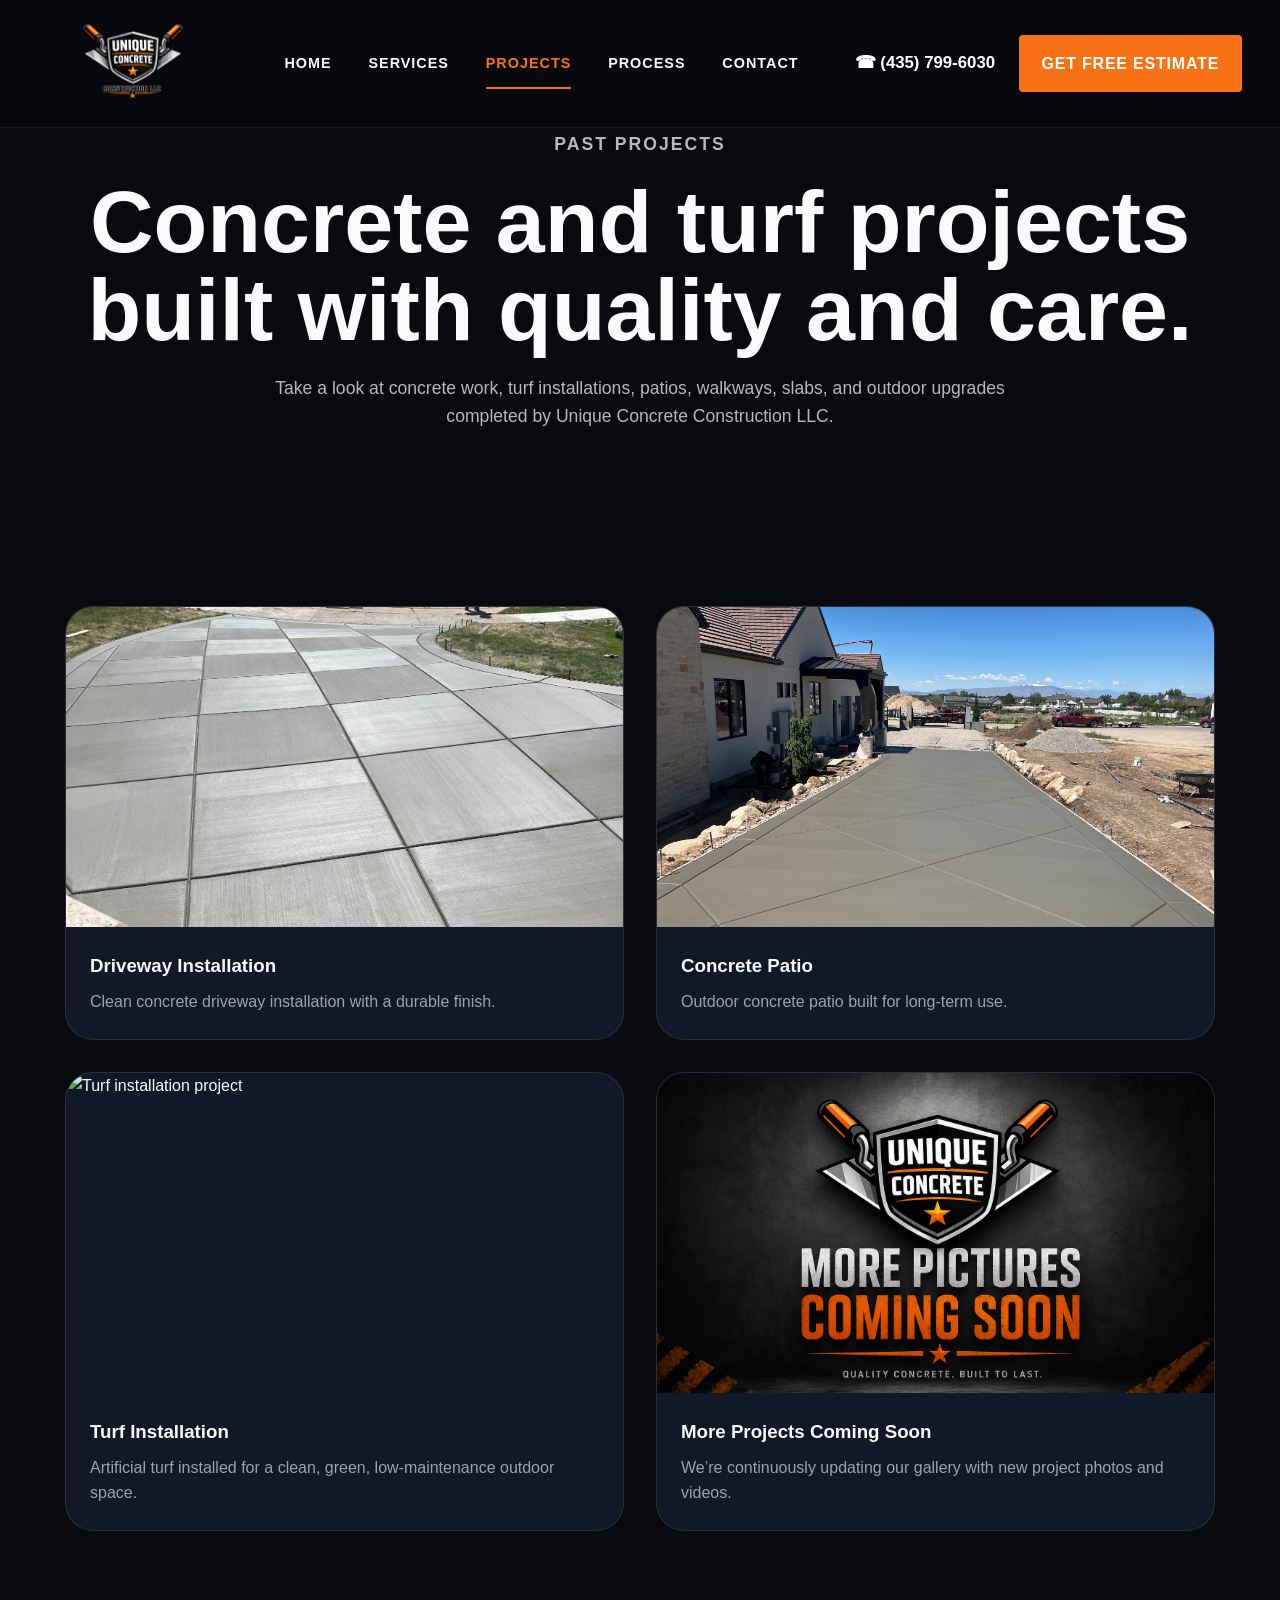
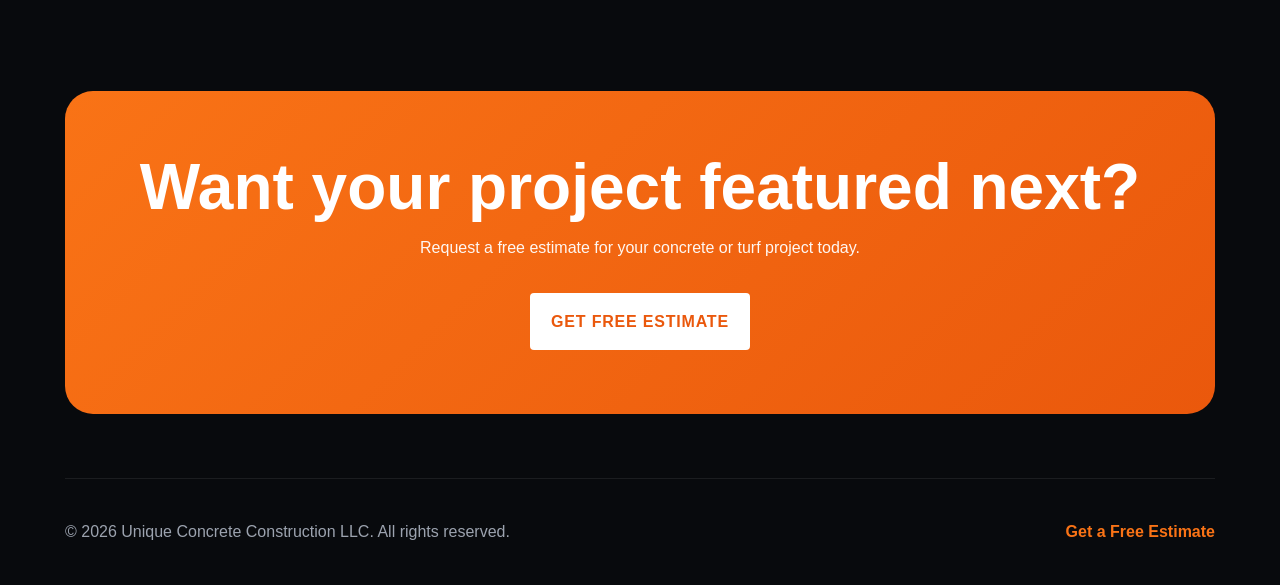
==== commit 91555f61: "Add files via upload" ====
--- a/projects.html
+++ b/projects.html
@@ -33,7 +33,7 @@
     </div>
 
     <div class="desktop-actions">
-      <a href="tel:8018655848" class="phone-link">☎ (801) 865-5848</a>
+      <a href="tel:8018655848" class="phone-link">☎ (435) 799-6030</a>
       <a href="index.html#contact" class="estimate-btn">Get Free Estimate</a>
     </div>
   </nav>
@@ -49,7 +49,7 @@
   <a href="index.html#contact">Contact</a>
 
   <div class="mobile-menu-actions">
-    <a href="tel:8018655848" class="phone-link">☎ (801) 865-5848</a>
+    <a href="tel:8018655848" class="phone-link">☎ (435) 799-6030</a>
     <a href="index.html#contact" class="estimate-btn">Get Free Estimate</a>
   </div>
 </aside>
@@ -110,7 +110,7 @@
   <a href="index.html#contact">Get a Free Estimate</a>
 </footer>
 
-<a href="tel:8018655848" class="mobile-call-btn">Call Now</a>
+<a href="tel:4357996030" class="mobile-call-btn">Call Now</a>
 
 <script src="script.js"></script>
 </body>
--- a/styles.css
+++ b/styles.css
@@ -809,4 +809,30 @@
   .mobile-menu {
     width: 100%;
   }
+}
+/* =========================
+   PROJECTS HERO
+========================= */
+
+.projects-hero {
+    padding: 170px 20px 80px;
+    width: min(1150px, 92%);
+    margin: 0 auto;
+    text-align: center;
+}
+
+.projects-hero h1 {
+    font-size: clamp(2.8rem, 7vw, 5.5rem);
+    line-height: 1;
+    margin: 20px 0;
+}
+
+.projects-hero p {
+    max-width: 750px;
+    margin: auto;
+    color: #b8b8b8;
+    font-size: 1.1rem;
+}
+.projects-hero {
+    padding-top: 130px;
 }
